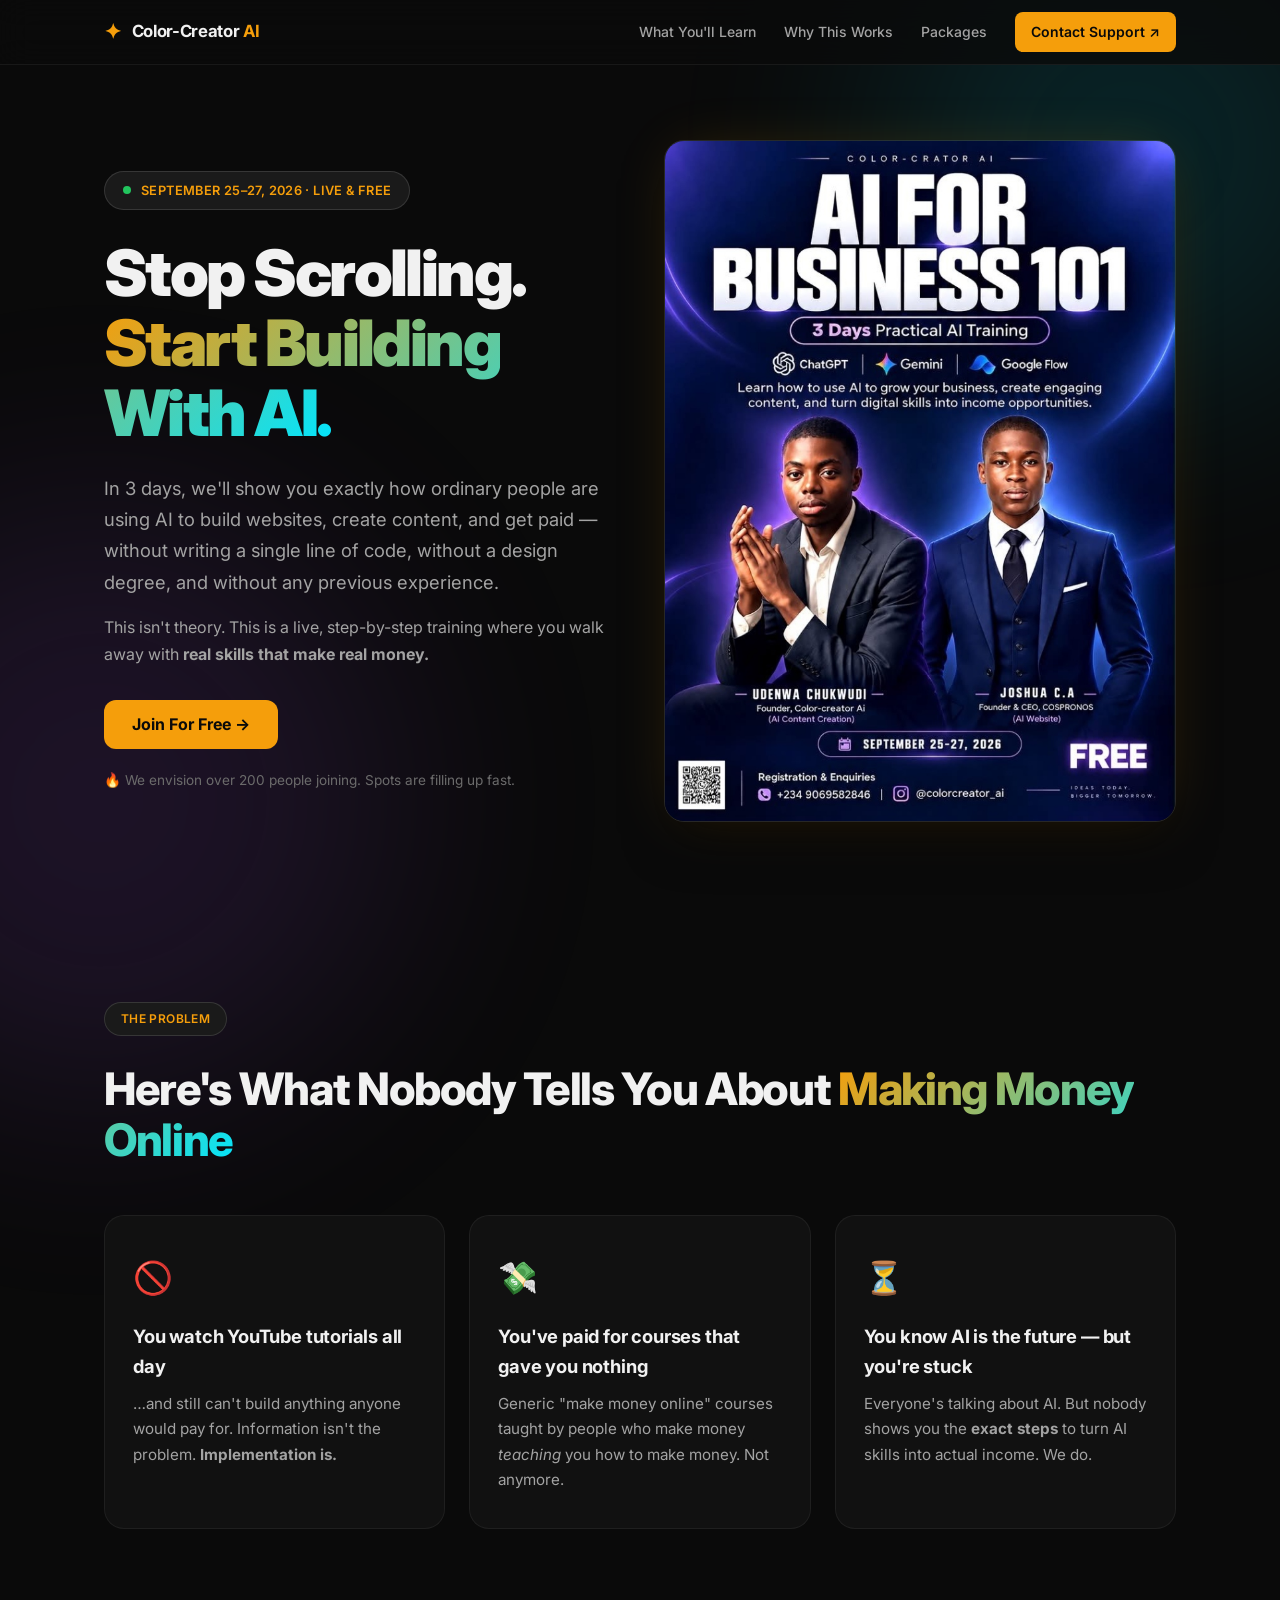
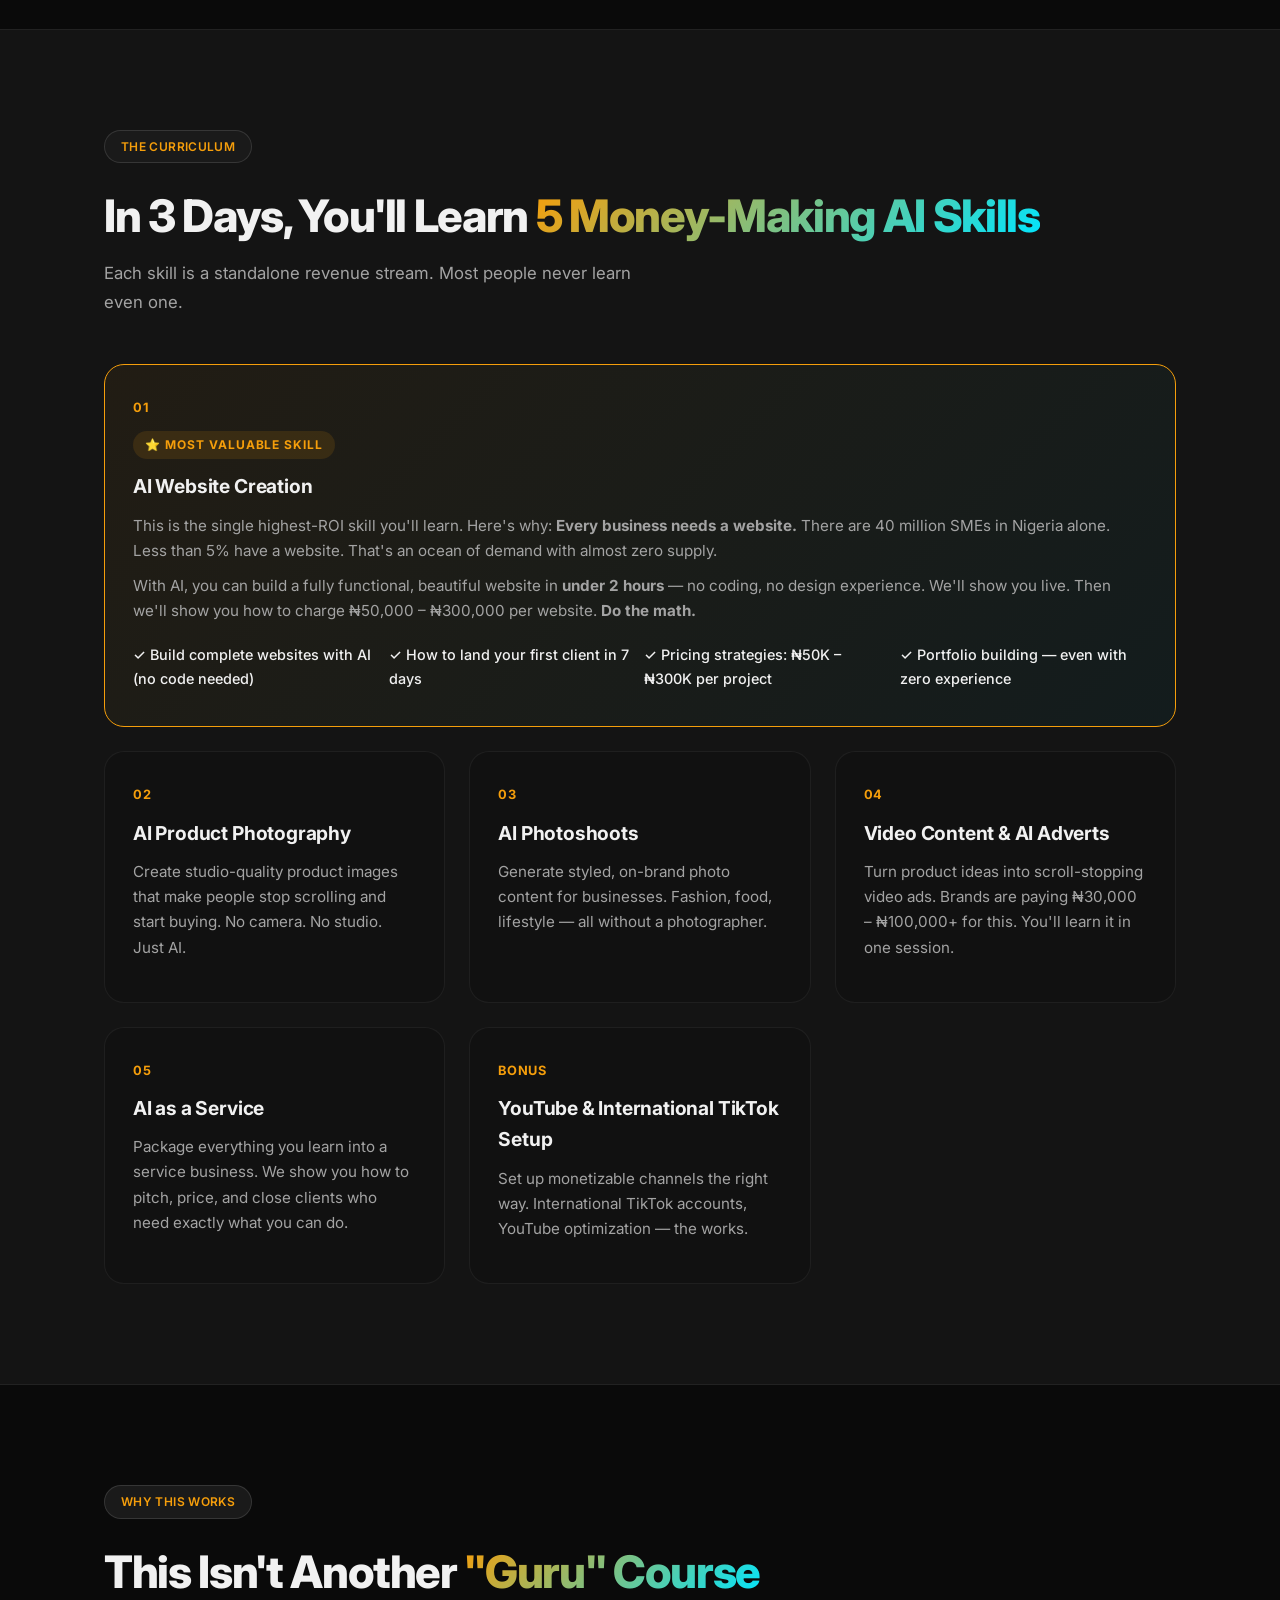
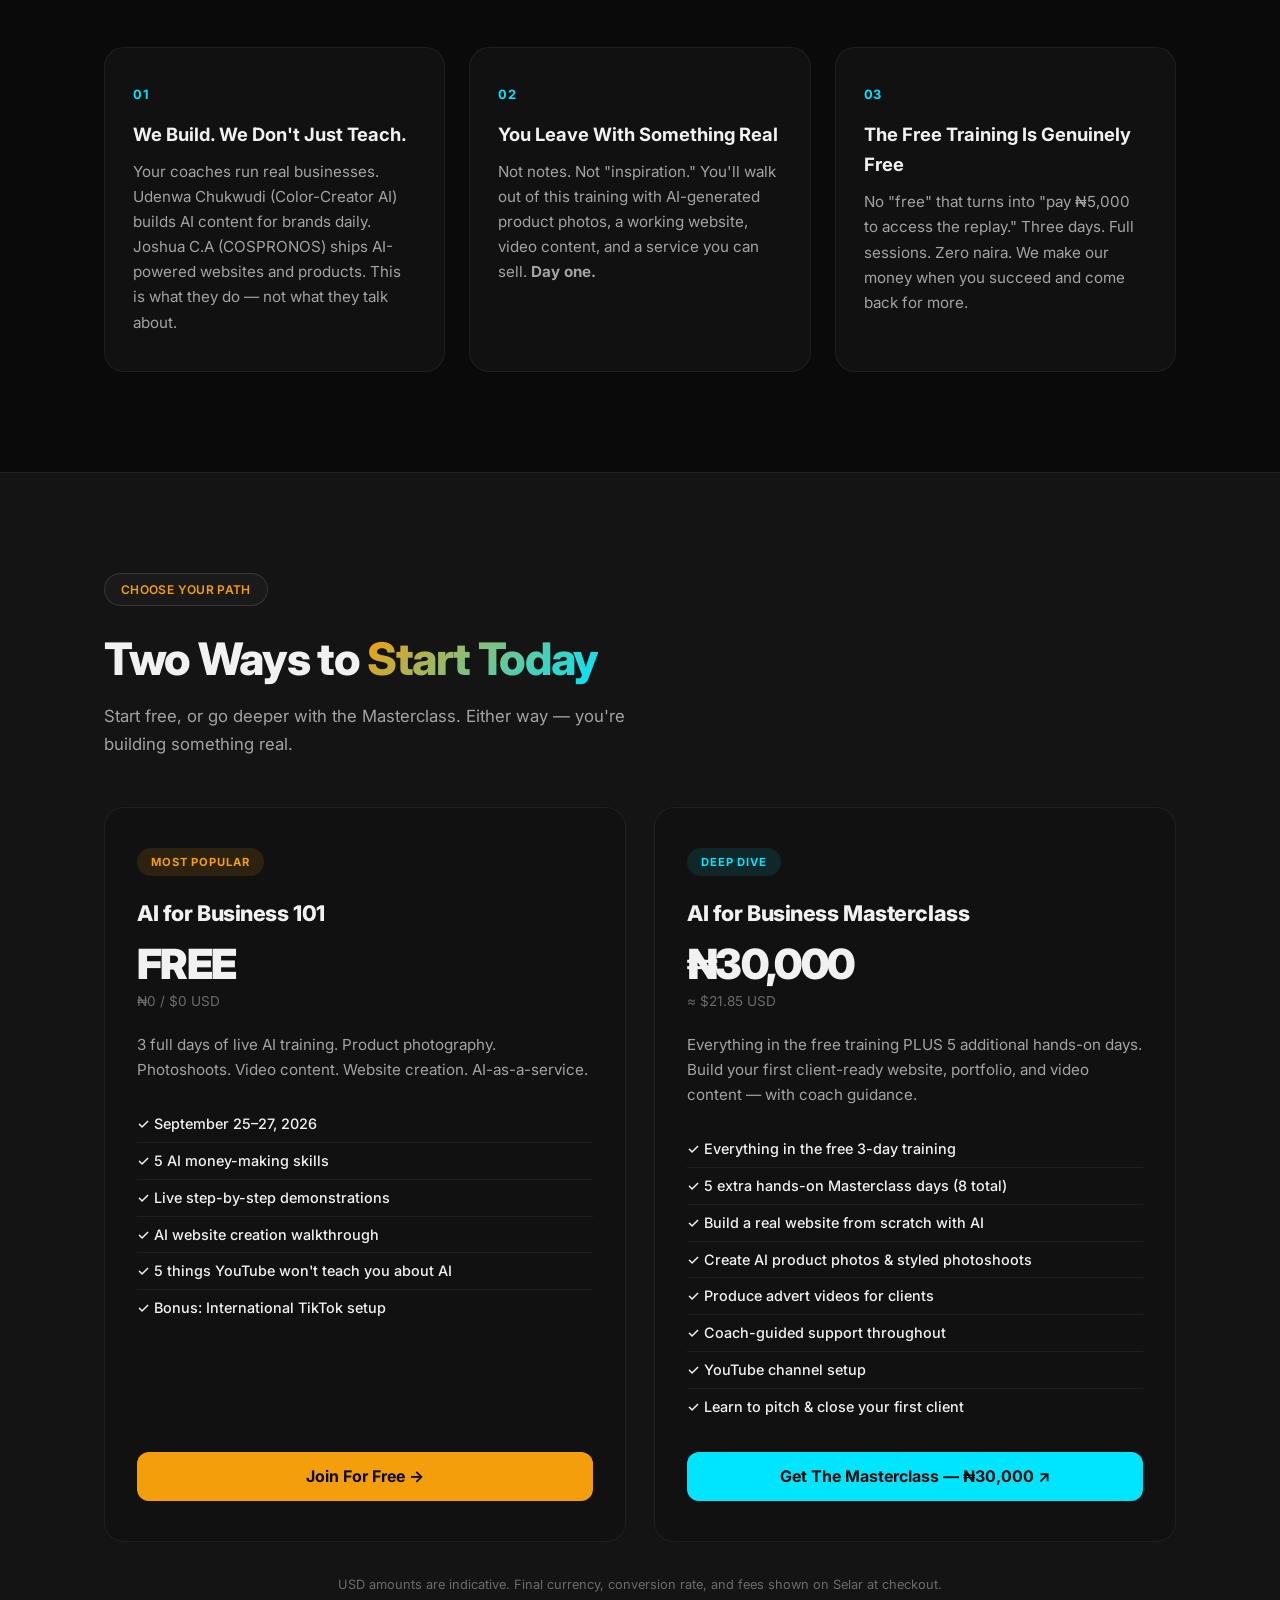
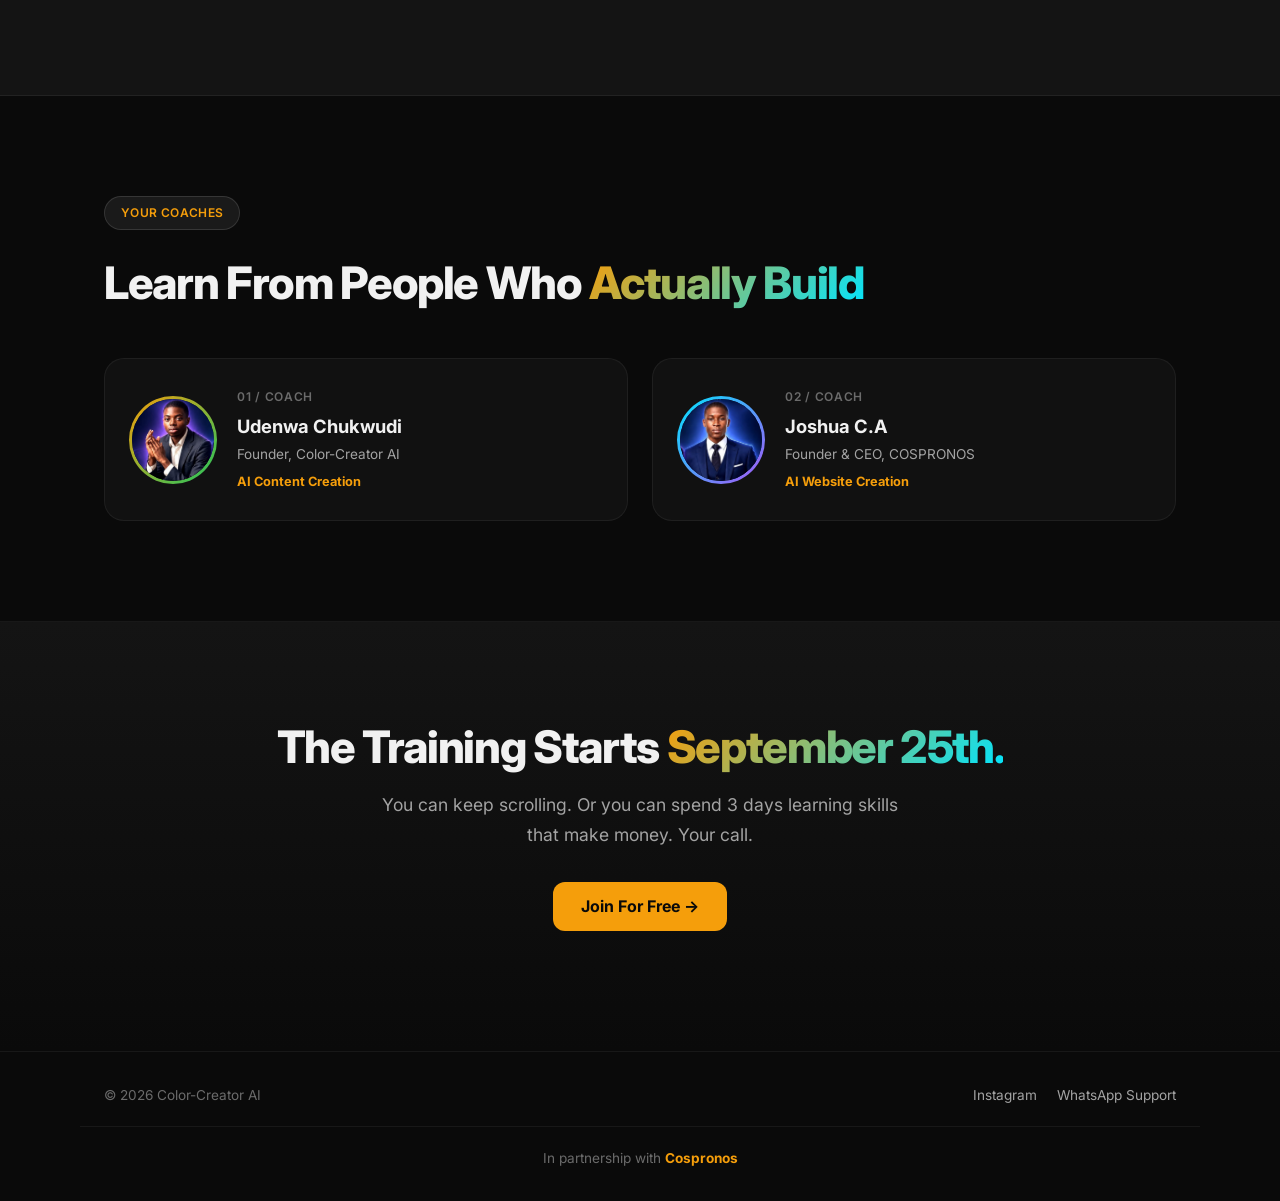
==== index.html @ 3804ede6 "Implement Early-Bird Hurry Strategy: price slashes, countdown ticker, discount modal popup, WhatsApp" ====
<!DOCTYPE html>
<html lang="en">
<head>
<meta charset="UTF-8" />
<meta name="viewport" content="width=device-width, initial-scale=1.0" />
<title>AI for Business 101 | Free Training by Color-Creator AI</title>
<meta name="description" content="Learn how ordinary people make money with AI. Free 3-day training, Sept 25–27 2026. AI websites, content creation & business services." />
<meta property="og:title" content="AI for Business 101 | Color-Creator AI" />
<meta property="og:description" content="Free training, hands-on Masterclass, and a 30 Days Challenge for building with AI." />
<meta property="og:type" content="website" />
<meta name="twitter:card" content="summary_large_image" />
<link rel="preconnect" href="https://fonts.googleapis.com" />
<link rel="preconnect" href="https://fonts.gstatic.com" crossorigin />
<link href="https://fonts.googleapis.com/css2?family=Inter:wght@400;500;600;700;800;900&display=swap" rel="stylesheet" />
<link rel="icon" type="image/png" href="favicon.png" />
<link rel="stylesheet" href="styles.css" />
</head>
<body>

<!-- Ambient glow orbs -->
<div class="glow-orb glow-orb-cyan"></div>
<div class="glow-orb glow-orb-purple"></div>

<!-- Header -->
<header class="nav">
  <div class="nav-inner">
    <a class="brand" href="index.html" aria-label="Color-Creator AI home">
      <span class="brand-icon">✦</span>
      <span>Color-Creator <em>AI</em></span>
    </a>
    <nav class="nav-links" aria-label="Primary">
      <a href="#learn">What You'll Learn</a>
      <a href="#proof">Why This Works</a>
      <a href="#packages">Packages</a>
      <a href="https://wa.me/message/DXQXWAIMDA22P1" target="_blank" rel="noreferrer" class="nav-cta">Contact Support ↗</a>
    </nav>
    <button class="mobile-toggle" aria-label="Menu" aria-expanded="false">
      <span></span><span></span><span></span>
    </button>
  </div>
</header>

<!-- Mobile nav drawer -->
<div class="mobile-nav" id="mobileNav">
  <a href="#learn">What You'll Learn</a>
  <a href="#proof">Why This Works</a>
  <a href="#packages">Packages</a>
  <a href="https://wa.me/message/DXQXWAIMDA22P1" target="_blank" rel="noreferrer">Contact Support ↗</a>
</div>

<!-- Hero -->
<section class="hero" id="top">
  <div class="container hero-layout">
    <div class="hero-copy">
      <div class="pill-badge">
        <span class="pulse-dot"></span>
        September 25–27, 2026 &middot; Live & Free
      </div>
      <h1>Stop Scrolling.<br /><span class="gradient-text">Start Building With AI.</span></h1>
      <p class="hero-sub">In 3 days, we'll show you exactly how ordinary people are using AI to build websites, create content, and get paid — without writing a single line of code, without a design degree, and without any previous experience.</p>
      <p class="hero-note">This isn't theory. This is a live, step-by-step training where you walk away with <strong>real skills that make real money.</strong></p>
      <div class="hero-ctas">
        <a href="page2.html" class="btn btn-primary btn-glow">Join For Free →</a>
      </div>
      <p class="micro-proof">🔥 We envision over 200 people joining. Spots are filling up fast.</p>
    </div>
    <div class="hero-visual">
      <div class="hero-image-wrapper">
        <img src="flier.jpg" alt="AI for Business 101 — 3 Days Practical AI Training, September 25-27 2026, with Udenwa Chukwudi and Joshua C.A" width="480" height="600" loading="eager" />
      </div>
    </div>
  </div>
</section>

<!-- Problem / Agitation -->
<section class="section" id="problem">
  <div class="container">
    <div class="pill-badge pill-badge-sm">The Problem</div>
    <h2>Here's What Nobody Tells You About <span class="gradient-text">Making Money Online</span></h2>
    <div class="problem-grid">
      <div class="problem-card">
        <span class="problem-icon">🚫</span>
        <h3>You watch YouTube tutorials all day</h3>
        <p>…and still can't build anything anyone would pay for. Information isn't the problem. <strong>Implementation is.</strong></p>
      </div>
      <div class="problem-card">
        <span class="problem-icon">💸</span>
        <h3>You've paid for courses that gave you nothing</h3>
        <p>Generic "make money online" courses taught by people who make money <em>teaching</em> you how to make money. Not anymore.</p>
      </div>
      <div class="problem-card">
        <span class="problem-icon">⏳</span>
        <h3>You know AI is the future — but you're stuck</h3>
        <p>Everyone's talking about AI. But nobody shows you the <strong>exact steps</strong> to turn AI skills into actual income. We do.</p>
      </div>
    </div>
  </div>
</section>

<!-- What You'll Learn -->
<section class="section section-dark" id="learn">
  <div class="container">
    <div class="pill-badge pill-badge-sm">The Curriculum</div>
    <h2>In 3 Days, You'll Learn <span class="gradient-text">5 Money-Making AI Skills</span></h2>
    <p class="section-sub">Each skill is a standalone revenue stream. Most people never learn even one.</p>

    <div class="topic-grid">
      <article class="topic-card topic-card-featured">
        <span class="topic-num">01</span>
        <div class="topic-label">⭐ MOST VALUABLE SKILL</div>
        <h3>AI Website Creation</h3>
        <p>This is the single highest-ROI skill you'll learn. Here's why: <strong>Every business needs a website.</strong> There are 40 million SMEs in Nigeria alone. Less than 5% have a website. That's an ocean of demand with almost zero supply.</p>
        <p>With AI, you can build a fully functional, beautiful website in <strong>under 2 hours</strong> — no coding, no design experience. We'll show you live. Then we'll show you how to charge ₦50,000 – ₦300,000 per website. <strong>Do the math.</strong></p>
        <ul class="topic-list">
          <li>✓ Build complete websites with AI (no code needed)</li>
          <li>✓ How to land your first client in 7 days</li>
          <li>✓ Pricing strategies: ₦50K – ₦300K per project</li>
          <li>✓ Portfolio building — even with zero experience</li>
        </ul>
      </article>

      <article class="topic-card">
        <span class="topic-num">02</span>
        <h3>AI Product Photography</h3>
        <p>Create studio-quality product images that make people stop scrolling and start buying. No camera. No studio. Just AI.</p>
      </article>

      <article class="topic-card">
        <span class="topic-num">03</span>
        <h3>AI Photoshoots</h3>
        <p>Generate styled, on-brand photo content for businesses. Fashion, food, lifestyle — all without a photographer.</p>
      </article>

      <article class="topic-card">
        <span class="topic-num">04</span>
        <h3>Video Content & AI Adverts</h3>
        <p>Turn product ideas into scroll-stopping video ads. Brands are paying ₦30,000 – ₦100,000+ for this. You'll learn it in one session.</p>
      </article>

      <article class="topic-card">
        <span class="topic-num">05</span>
        <h3>AI as a Service</h3>
        <p>Package everything you learn into a service business. We show you how to pitch, price, and close clients who need exactly what you can do.</p>
      </article>

      <article class="topic-card">
        <span class="topic-num">BONUS</span>
        <h3>YouTube & International TikTok Setup</h3>
        <p>Set up monetizable channels the right way. International TikTok accounts, YouTube optimization — the works.</p>
      </article>
    </div>
  </div>
</section>

<!-- Social Proof / Why This Works -->
<section class="section" id="proof">
  <div class="container">
    <div class="pill-badge pill-badge-sm">Why This Works</div>
    <h2>This Isn't Another <span class="gradient-text">"Guru" Course</span></h2>
    <div class="proof-grid">
      <div class="proof-card">
        <div class="proof-num">01</div>
        <h3>We Build. We Don't Just Teach.</h3>
        <p>Your coaches run real businesses. Udenwa Chukwudi (Color-Creator AI) builds AI content for brands daily. Joshua C.A (COSPRONOS) ships AI-powered websites and products. This is what they do — not what they talk about.</p>
      </div>
      <div class="proof-card">
        <div class="proof-num">02</div>
        <h3>You Leave With Something Real</h3>
        <p>Not notes. Not "inspiration." You'll walk out of this training with AI-generated product photos, a working website, video content, and a service you can sell. <strong>Day one.</strong></p>
      </div>
      <div class="proof-card">
        <div class="proof-num">03</div>
        <h3>The Free Training Is Genuinely Free</h3>
        <p>No "free" that turns into "pay ₦5,000 to access the replay." Three days. Full sessions. Zero naira. We make our money when you succeed and come back for more.</p>
      </div>
    </div>
  </div>
</section>

<!-- Packages (condensed - just 2 CTAs) -->
<section class="section section-dark" id="packages">
  <div class="container">
    <div class="pill-badge pill-badge-sm">Choose Your Path</div>
    <h2>Two Ways to <span class="gradient-text">Start Today</span></h2>
    <p class="section-sub">Start free, or go deeper with the Masterclass. Either way — you're building something real.</p>

    <div class="package-grid">
      <article class="package-card package-free">
        <div class="package-tag">MOST POPULAR</div>
        <h3>AI for Business 101</h3>
        <div class="package-price">FREE</div>
        <p class="package-price-sub">₦0 / $0 USD</p>
        <p class="package-desc">3 full days of live AI training. Product photography. Photoshoots. Video content. Website creation. AI-as-a-service.</p>
        <ul class="package-list">
          <li>✓ September 25–27, 2026</li>
          <li>✓ 5 AI money-making skills</li>
          <li>✓ Live step-by-step demonstrations</li>
          <li>✓ AI website creation walkthrough</li>
          <li>✓ 5 things YouTube won't teach you about AI</li>
          <li>✓ Bonus: International TikTok setup</li>
        </ul>
        <a href="page2.html" class="btn btn-primary btn-glow btn-full">Join For Free →</a>
      </article>

      <article class="package-card package-paid">
        <div class="package-tag tag-blue">DEEP DIVE</div>
        <h3>AI for Business Masterclass</h3>
        <div class="package-price price-masterclass">₦30,000</div>
        <p class="package-price-sub price-sub-masterclass">≈ $21.85 USD</p>
        <p class="package-desc">Everything in the free training PLUS 5 additional hands-on days. Build your first client-ready website, portfolio, and video content — with coach guidance.</p>
        <ul class="package-list">
          <li>✓ Everything in the free 3-day training</li>
          <li>✓ 5 extra hands-on Masterclass days (8 total)</li>
          <li>✓ Build a real website from scratch with AI</li>
          <li>✓ Create AI product photos & styled photoshoots</li>
          <li>✓ Produce advert videos for clients</li>
          <li>✓ Coach-guided support throughout</li>
          <li>✓ YouTube channel setup</li>
          <li>✓ Learn to pitch & close your first client</li>
        </ul>
        <a href="https://selar.com/3i489f7990" target="_blank" rel="noreferrer" class="btn btn-cyan btn-full btn-masterclass-cta">Get The Masterclass — ₦30,000 ↗</a>
      </article>
    </div>

    <p class="conversion-note">USD amounts are indicative. Final currency, conversion rate, and fees shown on Selar at checkout.</p>
  </div>
</section>

<!-- Coaches -->
<section class="section" id="coaches">
  <div class="container">
    <div class="pill-badge pill-badge-sm">Your Coaches</div>
    <h2>Learn From People Who <span class="gradient-text">Actually Build</span></h2>
    <div class="coach-grid">
      <article class="coach-card">
        <img src="chukwudi.png" alt="Udenwa Chukwudi — Founder, Color-Creator AI" class="coach-photo" width="120" height="120" loading="lazy" />
        <div class="coach-info">
          <span class="coach-label">01 / Coach</span>
          <h3>Udenwa Chukwudi</h3>
          <p class="coach-role">Founder, Color-Creator AI</p>
          <p class="coach-skill">AI Content Creation</p>
        </div>
      </article>
      <article class="coach-card">
        <img src="joshua.png" alt="Joshua C.A — Founder & CEO, COSPRONOS" class="coach-photo coach-photo-blue" width="120" height="120" loading="lazy" />
        <div class="coach-info">
          <span class="coach-label">02 / Coach</span>
          <h3>Joshua C.A</h3>
          <p class="coach-role">Founder & CEO, COSPRONOS</p>
          <p class="coach-skill">AI Website Creation</p>
        </div>
      </article>
    </div>
  </div>
</section>

<!-- Final CTA -->
<section class="section section-cta">
  <div class="container">
    <h2>The Training Starts <span class="gradient-text">September 25th.</span></h2>
    <p>You can keep scrolling. Or you can spend 3 days learning skills that make money. Your call.</p>
    <div class="hero-ctas">
      <a href="page2.html" class="btn btn-primary btn-glow">Join For Free →</a>
    </div>
  </div>
</section>

<!-- Footer -->
<footer class="footer">
  <div class="container footer-inner">
    <p>© 2026 Color-Creator AI</p>
    <div class="footer-links">
      <a href="https://www.instagram.com/colorcreator_ai/" target="_blank" rel="noreferrer">Instagram</a>
      <a href="https://wa.me/message/DXQXWAIMDA22P1" target="_blank" rel="noreferrer">WhatsApp Support</a>
    </div>
  </div>
  <div class="container footer-partnership">
    <p>In partnership with <a href="https://shop.cospronos.com" target="_blank" rel="noreferrer" class="partner-link">Cospronos</a></p>
  </div>
</footer>

<script src="hurry.js"></script>
<script>
// Mobile nav toggle
const toggle = document.querySelector('.mobile-toggle');
const mobileNav = document.getElementById('mobileNav');
toggle.addEventListener('click', () => {
  const open = toggle.getAttribute('aria-expanded') === 'true';
  toggle.setAttribute('aria-expanded', !open);
  mobileNav.classList.toggle('is-open');
});

// Close mobile nav on link click
mobileNav.querySelectorAll('a').forEach(a => {
  a.addEventListener('click', () => {
    toggle.setAttribute('aria-expanded', 'false');
    mobileNav.classList.remove('is-open');
  });
});

// Smooth scroll
document.querySelectorAll('a[href^="#"]').forEach(a => {
  a.addEventListener('click', e => {
    const target = document.querySelector(a.getAttribute('href'));
    if (target) {
      e.preventDefault();
      target.scrollIntoView({ behavior: 'smooth', block: 'start' });
    }
  });
});

// Scroll animations
const observer = new IntersectionObserver((entries) => {
  entries.forEach(entry => {
    if (entry.isIntersecting) {
      entry.target.classList.add('in-view');
    }
  });
}, { threshold: 0.1 });

document.querySelectorAll('.topic-card, .problem-card, .proof-card, .package-card, .coach-card').forEach(el => {
  observer.observe(el);
});
</script>

</body>
</html>
---- styles.css ----
/* ===================================================================
   AI FOR BUSINESS 101 — Stylesheet
   Inspired by cospronos.com dark aesthetic, amber/cyan accents
   =================================================================== */

/* ---------- Reset & Foundations ---------- */
*, *::before, *::after { box-sizing: border-box; margin: 0; padding: 0; }

:root {
  /* Cospronos-inspired palette */
  --bg:        #0a0a0a;
  --bg-card:   #111111;
  --bg-card-hover: #181818;
  --bg-surface: #141414;
  --bg-elevated: #1a1a1a;

  --text:      #f1f1f1;
  --text-dim:  #a3a3a3;
  --text-muted:#6b6b6b;

  --amber:     #f59e0b;
  --amber-dark:#d97706;
  --cyan:      #00e5ff;
  --cyan-dark: #00b8d4;
  --purple:    #a855f7;
  --green:     #22c55e;
  --pink:      #ec4899;
  --blue:      #3b82f6;
  --whatsapp:  #25d366;

  --border:    rgba(255,255,255,0.06);
  --border-strong: rgba(255,255,255,0.12);

  --radius:    12px;
  --radius-lg: 20px;
  --radius-sm: 8px;

  --font:      'Inter', -apple-system, BlinkMacSystemFont, 'Segoe UI', sans-serif;
  --max-width: 1120px;

  --transition: 0.25s cubic-bezier(0.16, 1, 0.3, 1);
}

html {
  scroll-behavior: smooth;
  -webkit-text-size-adjust: 100%;
  font-size: 16px;
}

body {
  font-family: var(--font);
  background: var(--bg);
  color: var(--text);
  line-height: 1.65;
  overflow-x: hidden;
  -webkit-font-smoothing: antialiased;
  -moz-osx-font-smoothing: grayscale;
}

img, svg, video { display: block; max-width: 100%; }
a { color: inherit; text-decoration: none; }
ul, ol { list-style: none; }
strong { font-weight: 700; }
em { font-style: italic; }

::selection {
  background: var(--amber);
  color: var(--bg);
}

.container {
  max-width: var(--max-width);
  margin: 0 auto;
  padding: 0 24px;
}

/* ---------- Ambient Glow Orbs ---------- */
.glow-orb {
  position: fixed;
  border-radius: 50%;
  filter: blur(120px);
  opacity: 0.12;
  pointer-events: none;
  z-index: 0;
}
.glow-orb-cyan {
  width: 500px; height: 500px;
  background: var(--cyan);
  top: -100px; right: -100px;
}
.glow-orb-purple {
  width: 600px; height: 600px;
  background: var(--purple);
  bottom: -200px; left: -200px;
}

/* ---------- Navigation ---------- */
.nav {
  position: fixed;
  top: 0; left: 0; right: 0;
  z-index: 1000;
  background: rgba(10,10,10,0.8);
  backdrop-filter: blur(16px);
  -webkit-backdrop-filter: blur(16px);
  border-bottom: 1px solid var(--border);
}
.nav-inner {
  max-width: var(--max-width);
  margin: 0 auto;
  padding: 0 24px;
  display: flex;
  align-items: center;
  justify-content: space-between;
  height: 64px;
}
.brand {
  display: flex;
  align-items: center;
  gap: 10px;
  font-weight: 700;
  font-size: 1.05rem;
  letter-spacing: -0.02em;
  color: var(--text);
}
.brand em {
  color: var(--amber);
  font-style: normal;
}
.brand-icon {
  font-size: 1.3rem;
  color: var(--amber);
}
.nav-links {
  display: flex;
  align-items: center;
  gap: 28px;
}
.nav-links a {
  font-size: 0.875rem;
  font-weight: 500;
  color: var(--text-dim);
  transition: color var(--transition);
}
.nav-links a:hover { color: var(--text); }
.nav-cta {
  background: var(--amber);
  color: var(--bg) !important;
  padding: 8px 16px;
  border-radius: var(--radius-sm);
  font-weight: 600 !important;
  transition: background var(--transition), transform 0.1s;
}
.nav-cta:hover { background: var(--amber-dark); }
.nav-cta:active { transform: scale(0.97); }

/* Mobile toggle */
.mobile-toggle {
  display: none;
  flex-direction: column;
  gap: 5px;
  background: none;
  border: none;
  cursor: pointer;
  padding: 4px;
}
.mobile-toggle span {
  display: block;
  width: 22px;
  height: 2px;
  background: var(--text);
  border-radius: 2px;
  transition: var(--transition);
}
.mobile-toggle[aria-expanded="true"] span:nth-child(1) {
  transform: translateY(7px) rotate(45deg);
}
.mobile-toggle[aria-expanded="true"] span:nth-child(2) {
  opacity: 0;
}
.mobile-toggle[aria-expanded="true"] span:nth-child(3) {
  transform: translateY(-7px) rotate(-45deg);
}

.mobile-nav {
  display: none;
  position: fixed;
  top: 64px; left: 0; right: 0;
  background: rgba(10,10,10,0.97);
  backdrop-filter: blur(16px);
  padding: 24px;
  flex-direction: column;
  gap: 16px;
  z-index: 999;
  border-bottom: 1px solid var(--border);
  transform: translateY(-10px);
  opacity: 0;
  transition: transform var(--transition), opacity var(--transition);
}
.mobile-nav.is-open {
  display: flex;
  transform: translateY(0);
  opacity: 1;
}
.mobile-nav a {
  font-size: 1rem;
  font-weight: 500;
  color: var(--text-dim);
  padding: 8px 0;
}

/* ---------- Buttons ---------- */
.btn {
  display: inline-flex;
  align-items: center;
  gap: 8px;
  padding: 14px 28px;
  border-radius: var(--radius);
  font-weight: 700;
  font-size: 1rem;
  cursor: pointer;
  border: none;
  transition: all var(--transition);
  text-align: center;
  justify-content: center;
  line-height: 1.3;
}
.btn:active { transform: scale(0.97); }
.btn-full { width: 100%; }

.btn-primary {
  background: var(--amber);
  color: var(--bg);
}
.btn-primary:hover { background: var(--amber-dark); }

.btn-outline {
  background: transparent;
  color: var(--text);
  border: 1px solid var(--border-strong);
}
.btn-outline:hover {
  border-color: var(--amber);
  color: var(--amber);
}

.btn-cyan {
  background: var(--cyan);
  color: var(--bg);
}
.btn-cyan:hover { background: var(--cyan-dark); }

.btn-purple {
  background: var(--purple);
  color: #fff;
}
.btn-purple:hover { background: #9333ea; }

.btn-whatsapp {
  background: var(--whatsapp);
  color: #fff;
  font-size: 1.05rem;
  padding: 18px 32px;
  position: relative;
  overflow: hidden;
  will-change: transform, box-shadow;
  animation: waPulse 2s infinite ease-in-out;
}
.btn-whatsapp:hover {
  background: #1ebe57;
  transform: translateY(-2px) scale(1.02);
}
.btn-whatsapp:active {
  transform: scale(0.95) !important;
  box-shadow: 0 0 25px rgba(37,211,102,0.9) !important;
}

@keyframes waPulse {
  0% {
    box-shadow: 0 0 0 0 rgba(37, 211, 102, 0.7), 0 0 20px -5px rgba(37, 211, 102, 0.5);
    transform: scale(1);
  }
  50% {
    box-shadow: 0 0 0 14px rgba(37, 211, 102, 0), 0 0 35px 8px rgba(37, 211, 102, 0.75);
    transform: scale(1.025);
  }
  100% {
    box-shadow: 0 0 0 0 rgba(37, 211, 102, 0), 0 0 20px -5px rgba(37, 211, 102, 0.5);
    transform: scale(1);
  }
}

/* ---------- Hero ---------- */
.hero {
  position: relative;
  padding: 140px 0 80px;
  z-index: 1;
}
.funnel-hero { padding: 140px 0 40px; }
.success-hero { padding: 140px 0 40px; }

.hero-layout {
  display: grid;
  grid-template-columns: 1fr 1fr;
  gap: 48px;
  align-items: center;
}
.hero-copy {
  z-index: 2;
}
.hero-visual {
  display: flex;
  justify-content: center;
  align-items: center;
  z-index: 2;
}
.hero-image-wrapper {
  position: relative;
  border-radius: var(--radius-lg);
  overflow: hidden;
  box-shadow:
    0 0 60px -15px rgba(245,158,11,0.2),
    0 25px 50px -12px rgba(0,0,0,0.5);
  border: 1px solid var(--border-strong);
  transition: transform 0.4s ease, box-shadow 0.4s ease;
}
.hero-image-wrapper:hover {
  transform: translateY(-6px) scale(1.01);
  box-shadow:
    0 0 80px -15px rgba(245,158,11,0.3),
    0 30px 60px -12px rgba(0,0,0,0.6);
}
.hero-image-wrapper img {
  width: 100%;
  height: auto;
  display: block;
  object-fit: cover;
}

/* Video Preview Component */
.video-preview-block {
  max-width: 760px;
  margin: 0 auto 48px auto;
  position: relative;
  z-index: 2;
}
.video-container {
  position: relative;
  border-radius: var(--radius-lg);
  overflow: hidden;
  border: 1px solid var(--border-strong);
  box-shadow:
    0 0 50px -10px rgba(0, 229, 255, 0.25),
    0 25px 50px -12px rgba(0, 0, 0, 0.6);
  background: var(--bg-elevated);
  transition: transform 0.4s ease, box-shadow 0.4s ease;
}
.video-container:hover {
  transform: translateY(-4px);
  box-shadow:
    0 0 70px -10px rgba(0, 229, 255, 0.35),
    0 30px 60px -12px rgba(0, 0, 0, 0.7);
}
.promo-video {
  width: 100%;
  height: auto;
  display: block;
  border-radius: var(--radius-lg);
  object-fit: cover;
}
.video-badge {
  position: absolute;
  top: 16px;
  left: 16px;
  display: inline-flex;
  align-items: center;
  gap: 8px;
  background: rgba(10, 10, 10, 0.85);
  backdrop-filter: blur(12px);
  border: 1px solid rgba(0, 229, 255, 0.3);
  border-radius: 100px;
  padding: 6px 14px;
  font-size: 0.75rem;
  font-weight: 700;
  color: var(--cyan);
  letter-spacing: 0.05em;
  text-transform: uppercase;
  z-index: 3;
}

/* ---------- Coach Guidance Component ---------- */
.coach-guidance-box {
  display: flex;
  flex-direction: column;
  gap: 14px;
  background: var(--bg-elevated);
  border: 1px solid var(--border-strong);
  border-left: 4px solid var(--cyan);
  border-radius: var(--radius-lg);
  padding: 20px 24px;
  margin: 28px auto 36px auto;
  max-width: 840px;
  box-shadow: 0 12px 32px -10px rgba(0, 0, 0, 0.6);
}

.coach-header-row {
  display: flex;
  align-items: center;
  gap: 12px;
  flex-wrap: wrap;
}

.coach-avatar-stack {
  display: flex;
  align-items: center;
  flex-shrink: 0;
}

.mini-coach-photo {
  width: 42px;
  height: 42px;
  border-radius: 50%;
  object-fit: cover;
  border: 2px solid var(--bg-elevated);
  box-shadow: 0 4px 10px rgba(0, 0, 0, 0.5);
}
.mini-coach-photo:nth-child(2) {
  margin-left: -12px;
}

.coach-guidance-tag {
  display: inline-block;
  font-size: 0.72rem;
  font-weight: 800;
  color: var(--cyan);
  letter-spacing: 0.04em;
  text-transform: uppercase;
  line-height: 1.3;
}

.coach-guidance-info p {
  font-size: 0.92rem;
  color: var(--text);
  line-height: 1.6;
  margin: 0;
}

.highlight-cyan {
  color: var(--cyan);
  font-weight: 700;
}

/* Header Funnel Shortcut */
.nav-funnel-shortcut {
  margin-left: auto;
  display: flex;
  align-items: center;
}
.skip-to-free-link {
  font-size: 0.85rem;
  font-weight: 600;
  color: var(--text-dim);
  padding: 6px 14px;
  border: 1px solid var(--border);
  border-radius: 100px;
  white-space: nowrap;
  transition: all var(--transition);
}
.skip-to-free-link:hover {
  color: var(--amber);
  border-color: var(--amber);
  background: rgba(245, 158, 11, 0.08);
}

/* ---------- Early-Bird Hurry Strategy Styles ---------- */
#countdown-banner {
  background: linear-gradient(135deg, #1e1b4b, #31104b);
  border-bottom: 1px solid rgba(245, 158, 11, 0.4);
  color: #fff;
  padding: 10px 16px;
  font-size: 0.85rem;
  font-weight: 600;
  text-align: center;
  position: sticky;
  top: 0;
  z-index: 1000;
  box-shadow: 0 4px 20px rgba(0, 0, 0, 0.5);
}

.countdown-banner-inner {
  display: flex;
  align-items: center;
  justify-content: center;
  gap: 12px;
  flex-wrap: wrap;
}

.ticker-units {
  display: inline-flex;
  align-items: center;
  gap: 6px;
  background: rgba(0, 0, 0, 0.4);
  border: 1px solid rgba(245, 158, 11, 0.5);
  border-radius: 8px;
  padding: 4px 10px;
}

.unit-box {
  display: flex;
  align-items: center;
  gap: 2px;
}
.unit-num {
  font-family: monospace;
  font-weight: 800;
  font-size: 1.05rem;
  color: var(--amber);
}
.unit-lbl {
  font-size: 0.65rem;
  color: var(--text-dim);
  text-transform: uppercase;
}

.price-slash {
  text-decoration: line-through;
  opacity: 0.6;
  font-size: 0.75em;
  margin-right: 8px;
  color: var(--text-muted);
}
.price-discount {
  color: var(--amber);
  font-weight: 900;
}

/* Early-Bird Discount Popup Modal */
.discount-modal {
  position: fixed;
  top: 0; left: 0; right: 0; bottom: 0;
  background: rgba(0, 0, 0, 0.85);
  backdrop-filter: blur(12px);
  display: flex;
  align-items: center;
  justify-content: center;
  padding: 20px;
  z-index: 9999;
  opacity: 0;
  pointer-events: none;
  transition: opacity 0.3s ease;
}

.discount-modal.is-active {
  opacity: 1;
  pointer-events: auto;
}

.modal-card {
  background: var(--bg-elevated);
  border: 1px solid var(--border-strong);
  border-top: 4px solid var(--amber);
  border-radius: var(--radius-lg);
  padding: 32px 28px;
  max-width: 480px;
  width: 100%;
  position: relative;
  text-align: center;
  box-shadow: 0 25px 60px rgba(0, 0, 0, 0.9), 0 0 50px -10px rgba(245, 158, 11, 0.3);
  transform: translateY(20px);
  transition: transform 0.3s ease;
}

.discount-modal.is-active .modal-card {
  transform: translateY(0);
}

.modal-close {
  position: absolute;
  top: 14px; right: 14px;
  background: rgba(255, 255, 255, 0.1);
  border: none;
  color: var(--text-dim);
  width: 32px; height: 32px;
  border-radius: 50%;
  cursor: pointer;
  font-size: 1.2rem;
  display: flex;
  align-items: center;
  justify-content: center;
  transition: all var(--transition);
}
.modal-close:hover {
  background: rgba(255, 255, 255, 0.2);
  color: var(--text);
}

.modal-badge {
  display: inline-flex;
  align-items: center;
  gap: 6px;
  background: rgba(245, 158, 11, 0.15);
  border: 1px solid var(--amber);
  color: var(--amber);
  padding: 6px 14px;
  border-radius: 100px;
  font-size: 0.75rem;
  font-weight: 800;
  text-transform: uppercase;
  margin-bottom: 16px;
}

.modal-card h3 {
  font-size: 1.6rem;
  font-weight: 900;
  line-height: 1.2;
  margin-bottom: 12px;
}

.modal-card p {
  font-size: 0.95rem;
  color: var(--text-dim);
  line-height: 1.5;
  margin-bottom: 20px;
}

.modal-timer-box {
  background: rgba(0, 0, 0, 0.5);
  border: 1px solid var(--border);
  border-radius: var(--radius);
  padding: 12px;
  margin-bottom: 20px;
}
.modal-timer-title {
  font-size: 0.72rem;
  color: var(--text-muted);
  text-transform: uppercase;
  font-weight: 700;
  margin-bottom: 6px;
}

.pill-badge {
  display: inline-flex;
  align-items: center;
  gap: 10px;
  background: var(--bg-elevated);
  border: 1px solid var(--border-strong);
  border-radius: 100px;
  padding: 8px 18px;
  font-size: 0.8rem;
  font-weight: 600;
  color: var(--amber);
  letter-spacing: 0.03em;
  text-transform: uppercase;
  margin-bottom: 28px;
}
.pill-badge-sm {
  font-size: 0.75rem;
  padding: 6px 16px;
}

.pulse-dot {
  width: 8px; height: 8px;
  background: var(--green);
  border-radius: 50%;
  animation: pulse 2s infinite;
}

@keyframes pulse {
  0%, 100% { opacity: 1; box-shadow: 0 0 0 0 rgba(34,197,94,0.5); }
  50% { opacity: 0.7; box-shadow: 0 0 0 8px rgba(34,197,94,0); }
}

h1 {
  font-size: clamp(2.4rem, 5.5vw, 4rem);
  font-weight: 900;
  line-height: 1.1;
  letter-spacing: -0.04em;
  margin-bottom: 24px;
}

.gradient-text {
  background: linear-gradient(135deg, var(--amber), var(--cyan));
  -webkit-background-clip: text;
  -webkit-text-fill-color: transparent;
  background-clip: text;
}

.hero-sub {
  font-size: 1.15rem;
  color: var(--text-dim);
  max-width: 640px;
  margin-bottom: 16px;
  line-height: 1.7;
}
.hero-note {
  font-size: 1rem;
  color: var(--text-dim);
  max-width: 580px;
  margin-bottom: 32px;
  line-height: 1.7;
}
.hero-ctas {
  display: flex;
  gap: 16px;
  flex-wrap: wrap;
  margin-bottom: 20px;
}
.micro-proof {
  font-size: 0.85rem;
  color: var(--text-muted);
  margin-top: 8px;
}

/* ---------- Sections ---------- */
.section {
  position: relative;
  z-index: 1;
  padding: 100px 0;
}
.section-dark {
  background: var(--bg-surface);
  border-top: 1px solid var(--border);
  border-bottom: 1px solid var(--border);
}

h2 {
  font-size: clamp(1.8rem, 4vw, 2.8rem);
  font-weight: 800;
  line-height: 1.15;
  letter-spacing: -0.03em;
  margin-bottom: 16px;
}

.section-sub {
  font-size: 1.05rem;
  color: var(--text-dim);
  max-width: 560px;
  margin-bottom: 48px;
  line-height: 1.7;
}
.text-center { text-align: center; }
.section-sub.text-center { margin-left: auto; margin-right: auto; }
h2.text-center { text-align: center; }

/* ---------- Problem Grid ---------- */
.problem-grid {
  display: grid;
  grid-template-columns: repeat(auto-fit, minmax(300px, 1fr));
  gap: 24px;
  margin-top: 48px;
}
.problem-card {
  background: var(--bg-card);
  border: 1px solid var(--border);
  border-radius: var(--radius-lg);
  padding: 36px 28px;
  transition: border-color var(--transition), transform var(--transition);
  opacity: 0;
  transform: translateY(20px);
}
.problem-card.in-view {
  opacity: 1;
  transform: translateY(0);
  transition: opacity 0.5s ease, transform 0.5s ease, border-color var(--transition);
}
.problem-card:hover {
  border-color: var(--amber);
  transform: translateY(-4px);
}
.problem-icon {
  font-size: 2rem;
  display: block;
  margin-bottom: 16px;
}
.problem-card h3 {
  font-size: 1.15rem;
  font-weight: 700;
  margin-bottom: 10px;
  letter-spacing: -0.01em;
}
.problem-card p {
  font-size: 0.95rem;
  color: var(--text-dim);
  line-height: 1.65;
}

/* ---------- Topic Grid ---------- */
.topic-grid {
  display: grid;
  grid-template-columns: repeat(auto-fit, minmax(300px, 1fr));
  gap: 24px;
  margin-top: 48px;
}
.topic-card {
  background: var(--bg-card);
  border: 1px solid var(--border);
  border-radius: var(--radius-lg);
  padding: 32px 28px;
  position: relative;
  transition: border-color var(--transition), transform var(--transition);
  opacity: 0;
  transform: translateY(20px);
}
.topic-card.in-view {
  opacity: 1;
  transform: translateY(0);
  transition: opacity 0.5s ease, transform 0.5s ease, border-color var(--transition);
}
.topic-card:hover {
  border-color: var(--cyan);
  transform: translateY(-4px);
}
.topic-card-featured {
  grid-column: 1 / -1;
  background: linear-gradient(135deg, rgba(245,158,11,0.06), rgba(0,229,255,0.04));
  border-color: var(--amber) !important;
}
.topic-card-featured:hover {
  border-color: var(--cyan) !important;
}
.topic-num {
  font-size: 0.8rem;
  font-weight: 700;
  color: var(--amber);
  letter-spacing: 0.05em;
  display: block;
  margin-bottom: 12px;
}
.topic-label {
  font-size: 0.75rem;
  font-weight: 700;
  color: var(--amber);
  text-transform: uppercase;
  letter-spacing: 0.08em;
  background: rgba(245,158,11,0.12);
  display: inline-block;
  padding: 4px 12px;
  border-radius: 100px;
  margin-bottom: 12px;
}
.topic-card h3 {
  font-size: 1.2rem;
  font-weight: 700;
  margin-bottom: 10px;
  letter-spacing: -0.01em;
}
.topic-card p {
  font-size: 0.95rem;
  color: var(--text-dim);
  line-height: 1.65;
  margin-bottom: 10px;
}
.topic-list {
  margin-top: 16px;
  display: grid;
  grid-template-columns: repeat(auto-fit, minmax(240px, 1fr));
  gap: 8px;
}
.topic-list li {
  font-size: 0.9rem;
  color: var(--text);
  font-weight: 500;
  padding: 4px 0;
}

/* ---------- Proof Grid ---------- */
.proof-grid {
  display: grid;
  grid-template-columns: repeat(auto-fit, minmax(300px, 1fr));
  gap: 24px;
  margin-top: 48px;
}
.proof-card {
  background: var(--bg-card);
  border: 1px solid var(--border);
  border-radius: var(--radius-lg);
  padding: 36px 28px;
  transition: border-color var(--transition), transform var(--transition);
  opacity: 0;
  transform: translateY(20px);
}
.proof-card.in-view {
  opacity: 1;
  transform: translateY(0);
  transition: opacity 0.5s ease, transform 0.5s ease, border-color var(--transition);
}
.proof-card:hover {
  border-color: var(--cyan);
  transform: translateY(-4px);
}
.proof-num {
  font-size: 0.8rem;
  font-weight: 700;
  color: var(--cyan);
  letter-spacing: 0.05em;
  margin-bottom: 14px;
  display: block;
}
.proof-card h3 {
  font-size: 1.15rem;
  font-weight: 700;
  margin-bottom: 10px;
}
.proof-card p {
  font-size: 0.95rem;
  color: var(--text-dim);
  line-height: 1.65;
}

/* ---------- Package Grid ---------- */
.package-grid {
  display: grid;
  grid-template-columns: repeat(auto-fit, minmax(340px, 1fr));
  gap: 28px;
  margin-top: 48px;
}
.package-card {
  background: var(--bg-card);
  border: 1px solid var(--border);
  border-radius: var(--radius-lg);
  padding: 40px 32px;
  display: flex;
  flex-direction: column;
  transition: border-color var(--transition), transform var(--transition);
  opacity: 0;
  transform: translateY(20px);
}
.package-card.in-view {
  opacity: 1;
  transform: translateY(0);
  transition: opacity 0.5s ease, transform 0.5s ease, border-color var(--transition);
}
.package-card:hover {
  transform: translateY(-4px);
}
.package-free:hover { border-color: var(--amber); }
.package-paid:hover { border-color: var(--cyan); }
.package-featured-ring {
  border-color: var(--purple) !important;
  background: linear-gradient(180deg, rgba(168,85,247,0.05), var(--bg-card));
}

.package-tag {
  display: inline-block;
  font-size: 0.7rem;
  font-weight: 700;
  text-transform: uppercase;
  letter-spacing: 0.08em;
  padding: 5px 14px;
  border-radius: 100px;
  background: rgba(245,158,11,0.12);
  color: var(--amber);
  margin-bottom: 20px;
  width: fit-content;
}
.tag-blue {
  background: rgba(0,229,255,0.1);
  color: var(--cyan);
}
.tag-purple {
  background: rgba(168,85,247,0.12);
  color: var(--purple);
}

.package-card h3 {
  font-size: 1.35rem;
  font-weight: 800;
  margin-bottom: 12px;
  letter-spacing: -0.02em;
}
.package-price {
  font-size: 2.6rem;
  font-weight: 900;
  letter-spacing: -0.04em;
  line-height: 1;
  margin-bottom: 4px;
}
.package-price-sub {
  font-size: 0.85rem;
  color: var(--text-muted);
  margin-bottom: 20px;
}
.package-desc {
  font-size: 0.95rem;
  color: var(--text-dim);
  line-height: 1.65;
  margin-bottom: 24px;
}
.package-list {
  margin-bottom: 28px;
  flex-grow: 1;
}
.package-list li {
  font-size: 0.9rem;
  color: var(--text);
  padding: 6px 0;
  border-bottom: 1px solid var(--border);
  font-weight: 500;
}
.package-list li:last-child { border-bottom: none; }

.value-stack {
  background: rgba(168,85,247,0.06);
  border: 1px solid rgba(168,85,247,0.15);
  border-radius: var(--radius);
  padding: 20px;
  margin-bottom: 24px;
}
.value-stack-title {
  font-size: 0.85rem;
  font-weight: 700;
  color: var(--purple);
  text-transform: uppercase;
  letter-spacing: 0.04em;
  margin-bottom: 12px;
}
.value-stack .package-list { margin-bottom: 0; }

.prize-box {
  background: linear-gradient(135deg, rgba(245,158,11,0.08), rgba(168,85,247,0.06));
  border: 1px solid rgba(245,158,11,0.2);
  border-radius: var(--radius);
  padding: 20px;
  margin-bottom: 28px;
}
.prize-title {
  font-weight: 700;
  margin-bottom: 4px;
}
.prize-box strong {
  display: block;
  font-size: 1.3rem;
  color: var(--amber);
  margin-bottom: 12px;
}
.prize-box ul { margin-bottom: 12px; }
.prize-box li {
  font-size: 0.85rem;
  color: var(--text-dim);
  padding: 3px 0;
}
.prize-box small {
  font-size: 0.78rem;
  color: var(--text-muted);
  display: block;
  line-height: 1.5;
}

.conversion-note {
  font-size: 0.8rem;
  color: var(--text-muted);
  text-align: center;
  margin-top: 32px;
}

/* ---------- Coach Grid ---------- */
.coach-grid {
  display: grid;
  grid-template-columns: repeat(auto-fit, minmax(300px, 1fr));
  gap: 24px;
  margin-top: 48px;
}
.coach-card {
  display: flex;
  gap: 20px;
  align-items: center;
  background: var(--bg-card);
  border: 1px solid var(--border);
  border-radius: var(--radius-lg);
  padding: 28px 24px;
  transition: border-color var(--transition), transform var(--transition);
  opacity: 0;
  transform: translateY(20px);
}
.coach-card.in-view {
  opacity: 1;
  transform: translateY(0);
  transition: opacity 0.5s ease, transform 0.5s ease, border-color var(--transition);
}
.coach-card:hover {
  border-color: var(--amber);
  transform: translateY(-4px);
}
.coach-photo {
  width: 88px;
  height: 88px;
  border-radius: 50%;
  object-fit: cover;
  object-position: center top;
  flex-shrink: 0;
  border: 3px solid transparent;
  background-image: linear-gradient(var(--bg-card), var(--bg-card)), linear-gradient(135deg, var(--amber), var(--green));
  background-origin: border-box;
  background-clip: content-box, border-box;
  transition: transform var(--transition), box-shadow var(--transition);
}
.coach-photo:hover {
  transform: scale(1.05);
  box-shadow: 0 0 20px -4px rgba(245,158,11,0.4);
}
.coach-photo-blue {
  background-image: linear-gradient(var(--bg-card), var(--bg-card)), linear-gradient(135deg, var(--cyan), var(--purple));
}
.coach-photo-blue:hover {
  box-shadow: 0 0 20px -4px rgba(0,229,255,0.4);
}
.coach-label {
  font-size: 0.75rem;
  color: var(--text-muted);
  text-transform: uppercase;
  letter-spacing: 0.06em;
  font-weight: 600;
  display: block;
  margin-bottom: 4px;
}
.coach-info h3 {
  font-size: 1.15rem;
  font-weight: 700;
  margin-bottom: 2px;
}
.coach-role {
  font-size: 0.85rem;
  color: var(--text-dim);
  margin-bottom: 6px;
}
.coach-skill {
  font-size: 0.8rem;
  font-weight: 700;
  color: var(--amber);
}

/* ---------- Section CTA ---------- */
.section-cta {
  text-align: center;
  padding: 100px 0;
  background: linear-gradient(180deg, var(--bg-surface), var(--bg));
  border-top: 1px solid var(--border);
}
.section-cta p {
  font-size: 1.1rem;
  color: var(--text-dim);
  max-width: 540px;
  margin: 0 auto 32px;
  line-height: 1.7;
}
.section-cta .hero-ctas {
  justify-content: center;
}

/* ---------- Urgency Block ---------- */
.urgency-block {
  text-align: center;
  max-width: 700px;
  margin: 0 auto;
  opacity: 0;
  transform: translateY(20px);
}
.urgency-block.in-view {
  opacity: 1;
  transform: translateY(0);
  transition: opacity 0.5s ease, transform 0.5s ease;
}
.urgency-content {
  margin-bottom: 36px;
}
.urgency-content p {
  font-size: 1.05rem;
  color: var(--text-dim);
  line-height: 1.7;
  margin-bottom: 16px;
}
.urgency-highlight {
  color: var(--text) !important;
  font-weight: 600;
}
.urgency-block .hero-ctas {
  justify-content: center;
}

/* ---------- Success Page (Page 3) ---------- */
.success-container {
  max-width: 640px;
  text-align: center;
}

.success-check {
  margin: 0 auto 24px;
  width: 64px; height: 64px;
}

.check-path {
  stroke-dasharray: 40;
  stroke-dashoffset: 40;
}
@keyframes drawCheck {
  to { stroke-dashoffset: 0; }
}

.success-box {
  background: var(--bg-card);
  border: 1px solid var(--border-strong);
  border-radius: var(--radius-lg);
  padding: 36px 28px;
  margin: 40px 0;
  text-align: left;
  opacity: 0;
  transform: translateY(20px);
}
.success-box.in-view {
  opacity: 1;
  transform: translateY(0);
  transition: opacity 0.5s ease, transform 0.5s ease;
}
.success-box h2 {
  font-size: 1.4rem;
  margin-bottom: 10px;
}
.success-box p {
  color: var(--text-dim);
  margin-bottom: 20px;
}
.success-list li {
  padding: 8px 0;
  font-size: 0.95rem;
  font-weight: 500;
}

.reminder-box {
  background: var(--bg-card);
  border: 1px solid var(--border);
  border-radius: var(--radius-lg);
  padding: 32px 28px;
  margin-bottom: 40px;
  opacity: 0;
  transform: translateY(20px);
}
.reminder-box.in-view {
  opacity: 1;
  transform: translateY(0);
  transition: opacity 0.5s ease, transform 0.5s ease;
}
.reminder-box h3 {
  font-size: 1.2rem;
  font-weight: 700;
  margin-bottom: 20px;
}
.date-cards {
  display: flex;
  gap: 16px;
  justify-content: center;
  margin-bottom: 20px;
}
.date-card {
  background: var(--bg-elevated);
  border: 1px solid var(--border-strong);
  border-radius: var(--radius);
  padding: 20px 24px;
  text-align: center;
  min-width: 90px;
}
.date-day {
  display: block;
  font-size: 2rem;
  font-weight: 900;
  letter-spacing: -0.04em;
  line-height: 1;
  color: var(--amber);
}
.date-month {
  display: block;
  font-size: 0.75rem;
  font-weight: 700;
  text-transform: uppercase;
  letter-spacing: 0.08em;
  color: var(--text-muted);
  margin-top: 4px;
}
.date-label {
  display: block;
  font-size: 0.75rem;
  color: var(--text-dim);
  margin-top: 8px;
  font-weight: 500;
}
.reminder-note {
  font-size: 0.85rem;
  color: var(--text-muted);
  font-weight: 500;
}

.upgrade-nudge {
  background: linear-gradient(135deg, rgba(0,229,255,0.05), rgba(168,85,247,0.05));
  border: 1px solid var(--border-strong);
  border-radius: var(--radius-lg);
  padding: 36px 28px;
  text-align: center;
  margin-bottom: 40px;
  opacity: 0;
  transform: translateY(20px);
}
.upgrade-nudge.in-view {
  opacity: 1;
  transform: translateY(0);
  transition: opacity 0.5s ease, transform 0.5s ease;
}
.upgrade-nudge h3 {
  font-size: 1.2rem;
  font-weight: 700;
  margin-bottom: 10px;
}
.upgrade-nudge p {
  font-size: 0.95rem;
  color: var(--text-dim);
  max-width: 480px;
  margin: 0 auto 24px;
  line-height: 1.65;
}
.upgrade-ctas {
  display: flex;
  gap: 12px;
  justify-content: center;
  flex-wrap: wrap;
}

/* ---------- Confetti ---------- */
.confetti-canvas {
  position: fixed;
  top: 0; left: 0;
  width: 100%;
  height: 100%;
  pointer-events: none;
  z-index: 9999;
}

/* ---------- Footer ---------- */
.footer {
  border-top: 1px solid var(--border);
  padding: 32px 0;
  position: relative;
  z-index: 1;
}
.footer-inner {
  display: flex;
  align-items: center;
  justify-content: space-between;
  flex-wrap: wrap;
  gap: 16px;
}
.footer p {
  font-size: 0.85rem;
  color: var(--text-muted);
}
.footer-links {
  display: flex;
  gap: 20px;
}
.footer-links a {
  font-size: 0.85rem;
  color: var(--text-dim);
  transition: color var(--transition);
}
.footer-links a:hover { color: var(--amber); }

.footer-partnership {
  text-align: center;
  padding-top: 20px;
  margin-top: 20px;
  border-top: 1px solid var(--border);
}
.footer-partnership p {
  font-size: 0.85rem;
  color: var(--text-muted);
}
.partner-link {
  color: var(--amber);
  font-weight: 700;
  transition: color var(--transition), text-shadow var(--transition);
}
.partner-link:hover {
  color: var(--cyan);
  text-shadow: 0 0 12px rgba(0,229,255,0.3);
}

/* ---------- Responsive ---------- */

/* Tablet */
@media (max-width: 1024px) {
  .hero-layout {
    grid-template-columns: 1fr 1fr;
    gap: 32px;
  }
  h1 { font-size: clamp(2rem, 4.5vw, 3rem); }
}

/* Mobile */
@media (max-width: 768px) {
  .nav-links { display: none; }
  .mobile-toggle { display: flex; }

  h1 { font-size: 2rem; }
  h2 { font-size: 1.5rem; }

  .hero { padding: 100px 0 48px; }
  .section { padding: 64px 0; }
  .funnel-hero { padding: 100px 0 32px; }
  .success-hero { padding: 100px 0 32px; }

  .hero-layout {
    grid-template-columns: 1fr;
    gap: 32px;
  }
  .hero-copy {
    order: 2;
    text-align: center;
  }
  .hero-copy .pill-badge {
    margin-left: auto;
    margin-right: auto;
  }
  .hero-sub, .hero-note {
    max-width: 100%;
  }
  .hero-visual {
    order: 1;
    max-width: 360px;
    margin: 0 auto;
  }

  .hero-ctas {
    flex-direction: column;
    align-items: stretch;
  }
  .hero-ctas .btn { width: 100%; }

  .micro-proof { text-align: center; }

  .package-grid { grid-template-columns: 1fr; }
  .topic-grid { grid-template-columns: 1fr; }
  .problem-grid { grid-template-columns: 1fr; }
  .proof-grid { grid-template-columns: 1fr; }
  .coach-grid { grid-template-columns: 1fr; }

  .coach-card {
    flex-direction: column;
    text-align: center;
    padding: 32px 24px;
  }
  .coach-photo {
    width: 100px;
    height: 100px;
  }

  .section-sub { max-width: 100%; }

  .date-cards { flex-direction: row; justify-content: center; }
  .date-card { min-width: 70px; padding: 14px 16px; }

  .upgrade-ctas { flex-direction: column; }

  .success-container { text-align: center; }
  .success-box { text-align: left; }

  .footer-inner {
    flex-direction: column;
    text-align: center;
    gap: 12px;
  }
  .footer-links { justify-content: center; }

  .section-cta .hero-ctas {
    align-items: stretch;
  }

  .urgency-block .hero-ctas {
    align-items: stretch;
  }

  .topic-card-featured {
    grid-column: auto;
  }
}

/* Small phones */
@media (max-width: 400px) {
  .container { padding: 0 16px; }
  h1 { font-size: 1.7rem; }
  h2 { font-size: 1.35rem; }

  .hero { padding: 88px 0 40px; }
  .section { padding: 52px 0; }

  .btn { padding: 12px 20px; font-size: 0.9rem; }
  .package-card { padding: 24px 18px; }
  .package-price { font-size: 2.2rem; }

  .problem-card, .proof-card, .topic-card {
    padding: 24px 18px;
  }

  .pill-badge { font-size: 0.7rem; padding: 6px 14px; }
  .nav-inner { height: 56px; }
  .mobile-nav { top: 56px; }

  .date-card { min-width: 60px; padding: 10px 12px; }
  .date-day { font-size: 1.6rem; }

  .hero-visual { max-width: 280px; }

  .skip-to-free-link {
    font-size: 0.72rem;
    padding: 4px 10px;
  }
  .coach-guidance-box {
    padding: 16px;
    margin: 20px auto 28px auto;
  }
  .coach-guidance-info p {
    font-size: 0.85rem;
  }
}

/* ---------- Scroll animations nth-child stagger ---------- */
.problem-card:nth-child(2).in-view,
.topic-card:nth-child(2).in-view,
.proof-card:nth-child(2).in-view,
.package-card:nth-child(2).in-view {
  transition-delay: 0.1s;
}
.problem-card:nth-child(3).in-view,
.topic-card:nth-child(3).in-view,
.proof-card:nth-child(3).in-view {
  transition-delay: 0.2s;
}
.topic-card:nth-child(4).in-view { transition-delay: 0.15s; }
.topic-card:nth-child(5).in-view { transition-delay: 0.2s; }
.topic-card:nth-child(6).in-view { transition-delay: 0.25s; }

.coach-card:nth-child(2).in-view { transition-delay: 0.1s; }
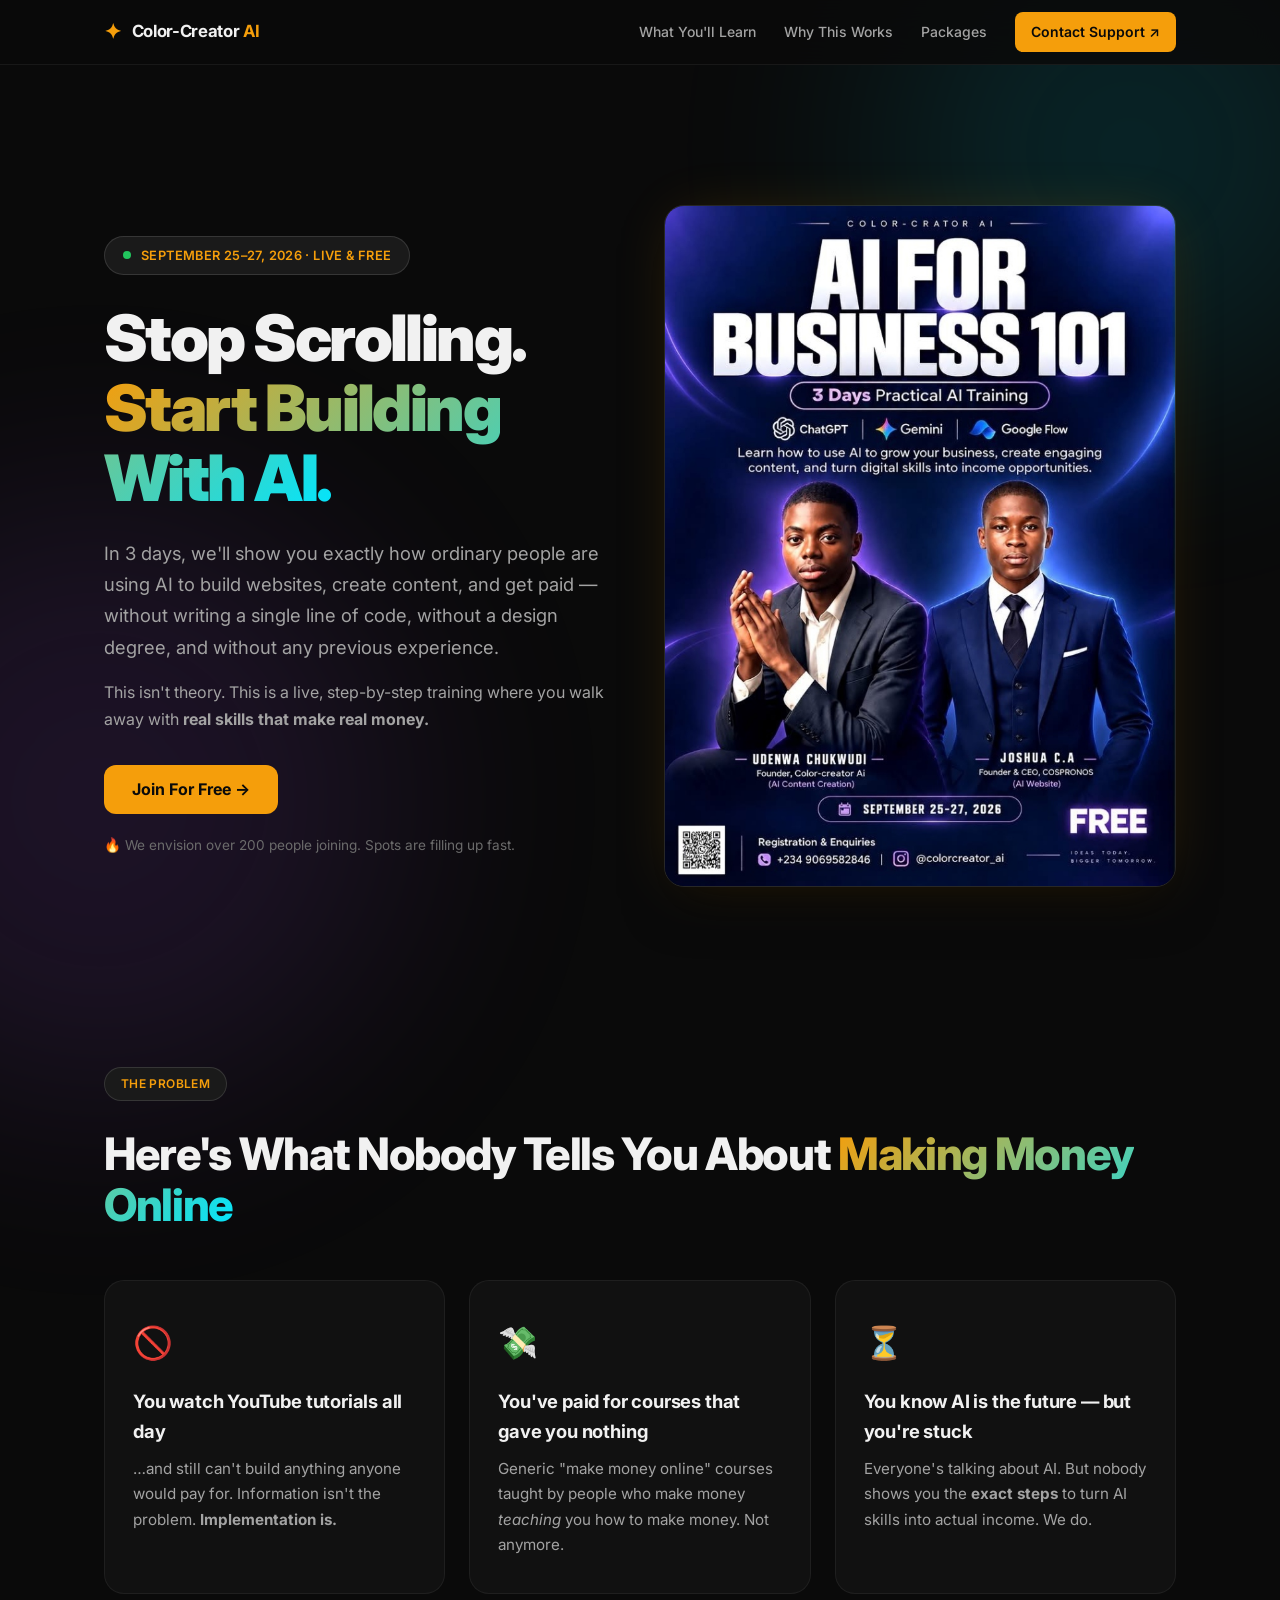
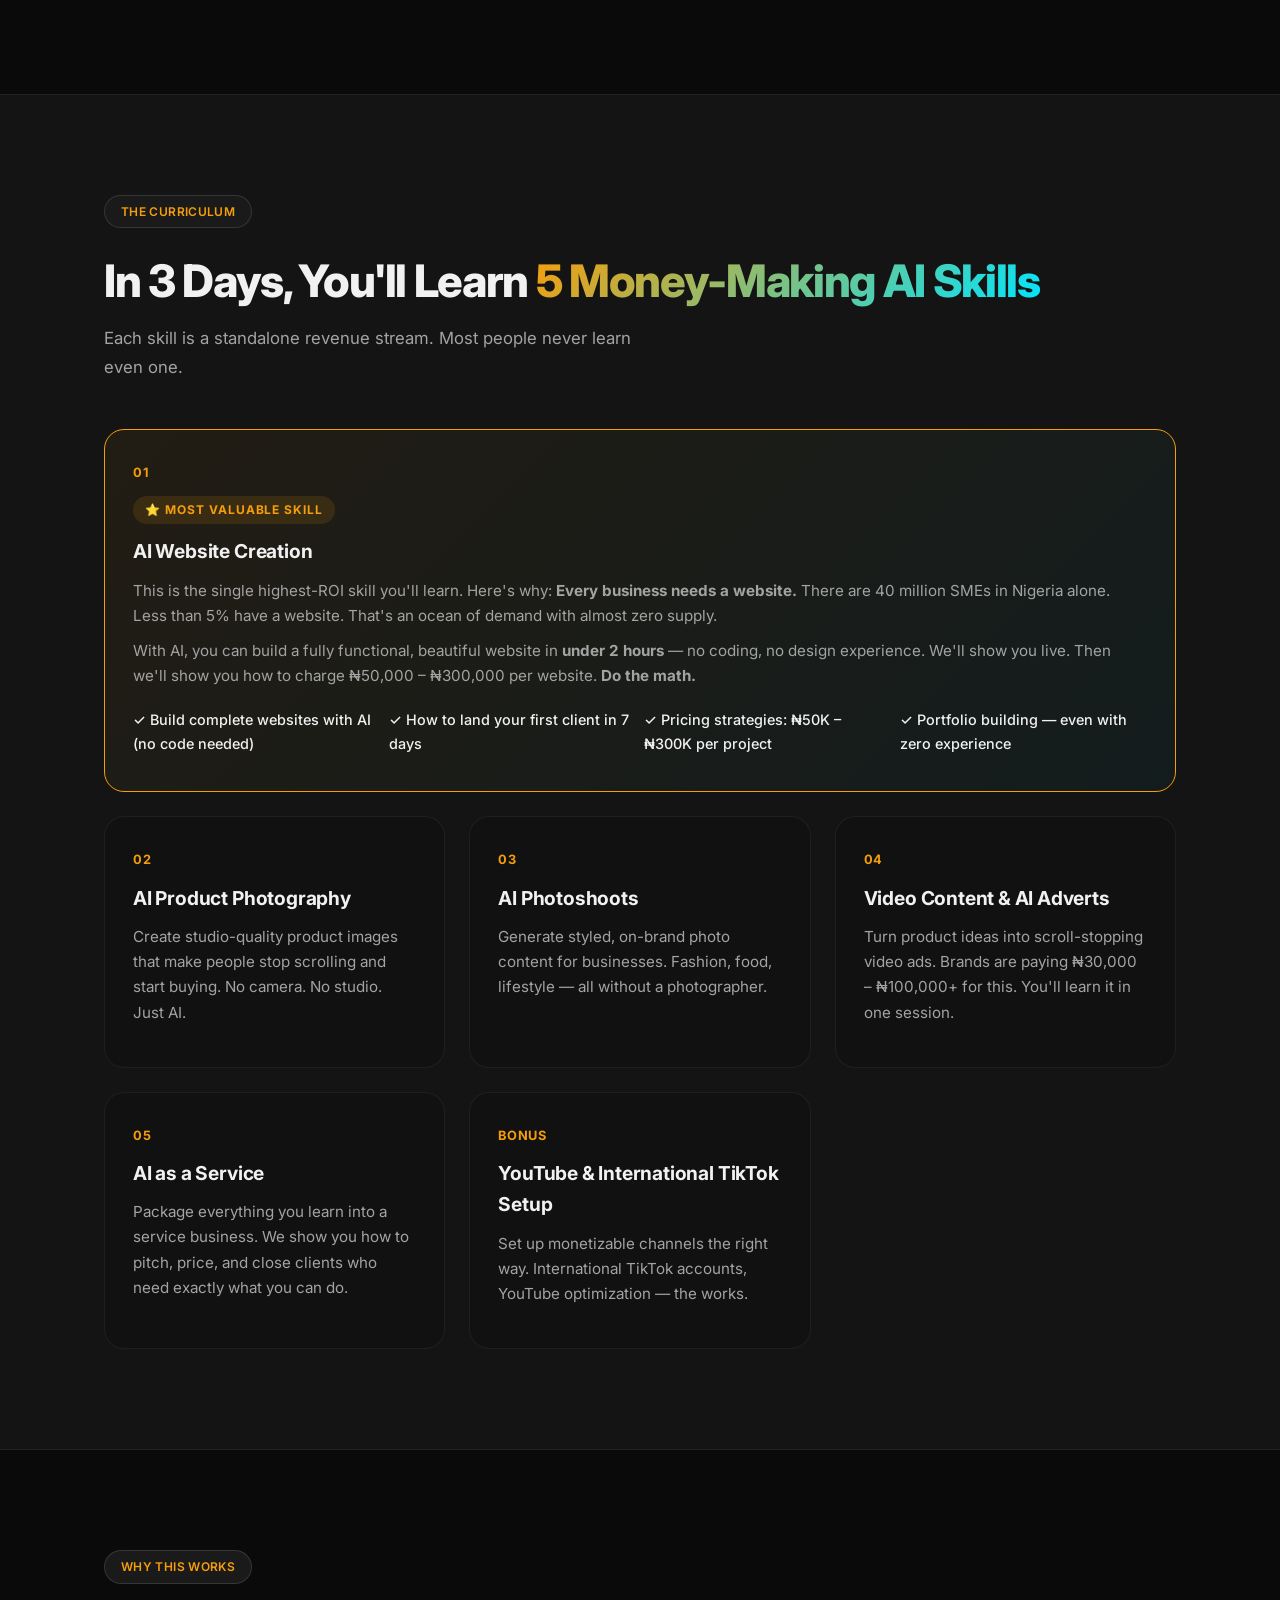
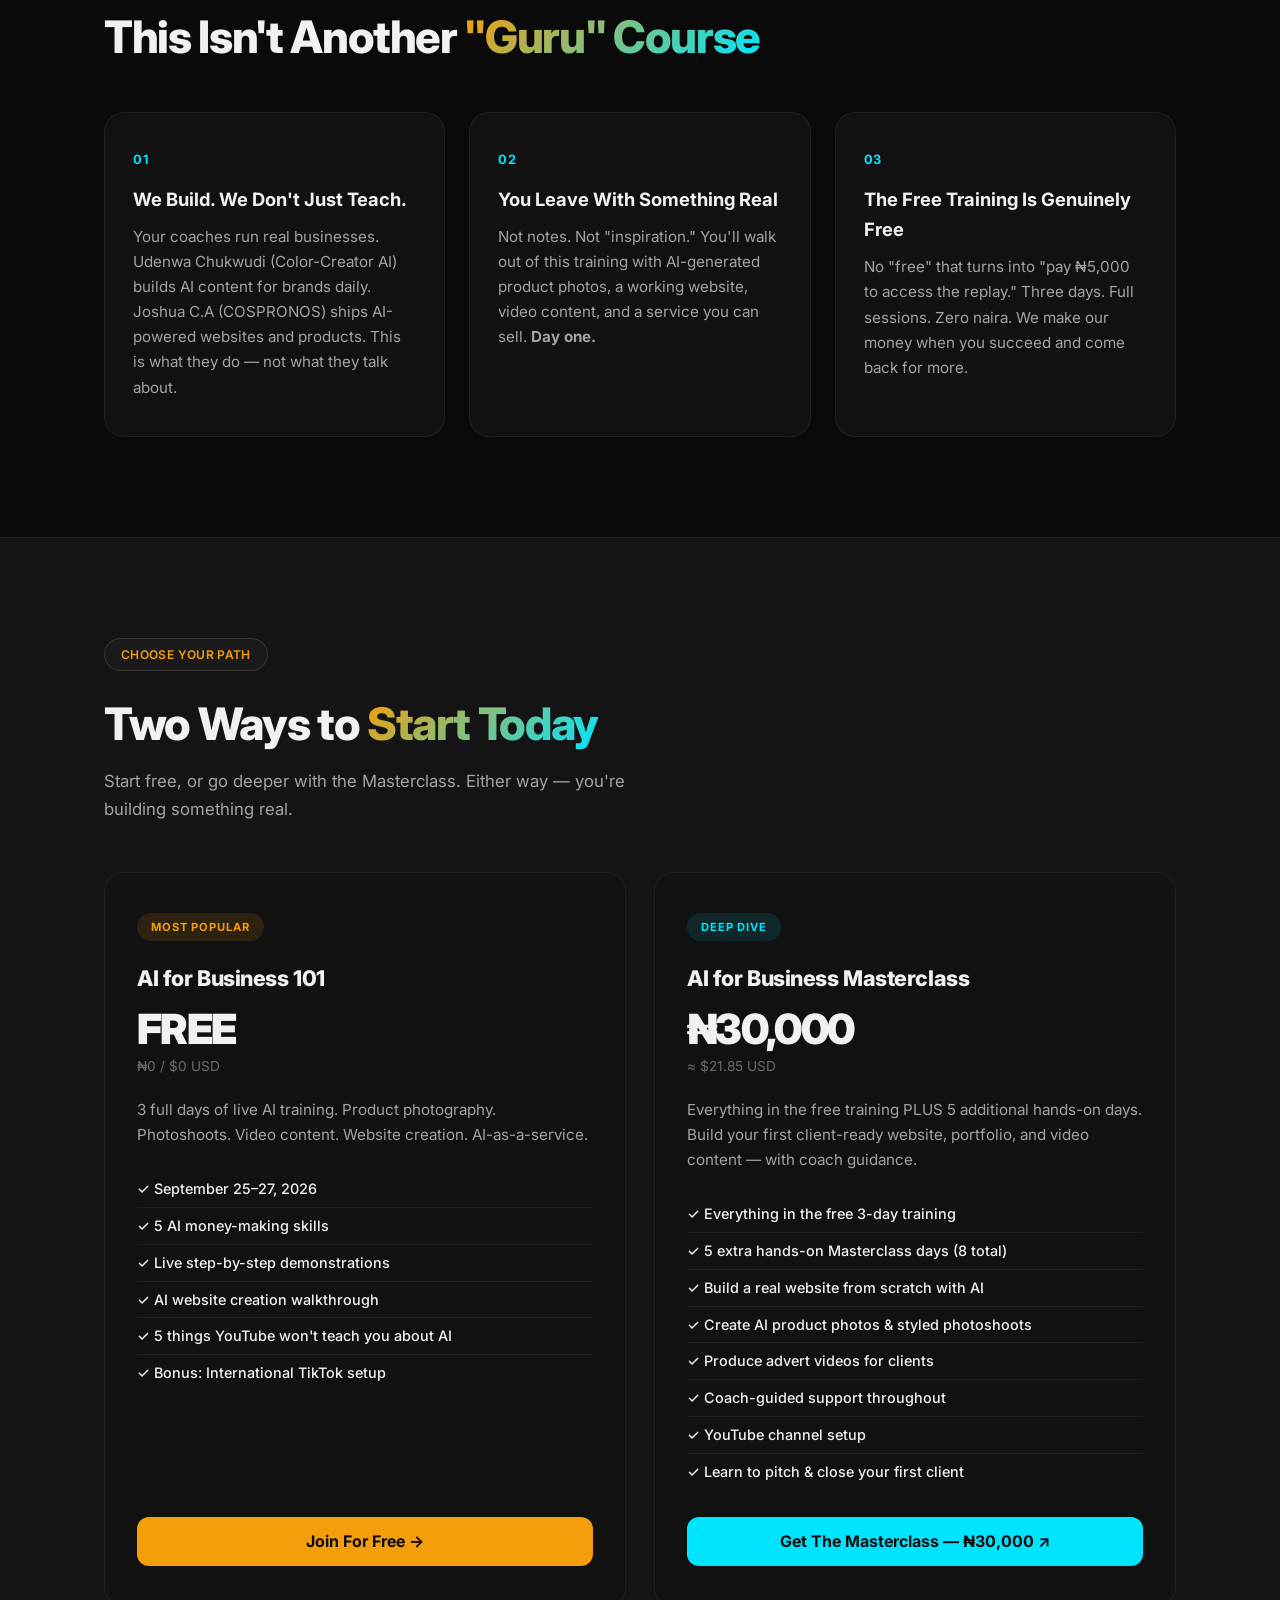
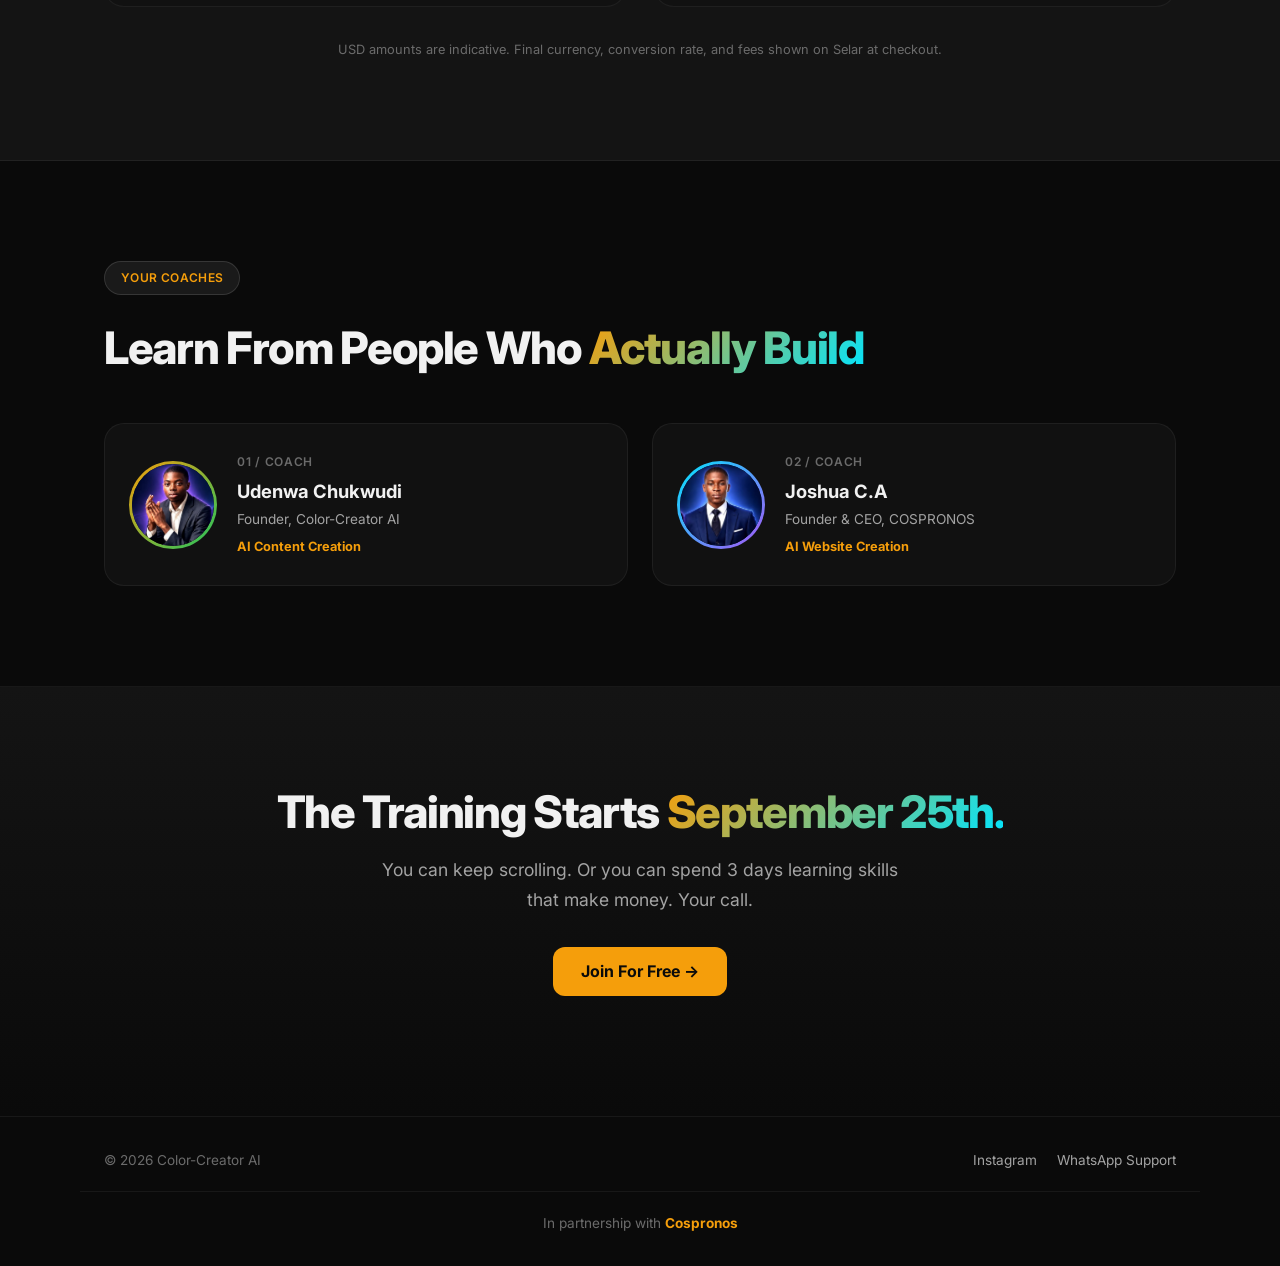
==== commit 1873e591: "Slash price on index.html, add card countdown timers, enforce iPhone SE responsiveness" ====
--- a/index.html
+++ b/index.html
@@ -14,8 +14,21 @@
 <link href="https://fonts.googleapis.com/css2?family=Inter:wght@400;500;600;700;800;900&display=swap" rel="stylesheet" />
 <link rel="icon" type="image/png" href="favicon.png" />
 <link rel="stylesheet" href="styles.css" />
-</head>
 <body>
+
+<!-- Early-Bird Countdown Ticker Banner -->
+<div id="countdown-banner" style="display:none;">
+  <div class="countdown-banner-inner">
+    <span>🔥 EARLY BIRD DISCOUNT ENDS IN:</span>
+    <div class="ticker-units">
+      <div class="unit-box"><span id="b-days" class="unit-num">00</span><span class="unit-lbl">d</span></div>:
+      <div class="unit-box"><span id="b-hours" class="unit-num">00</span><span class="unit-lbl">h</span></div>:
+      <div class="unit-box"><span id="b-mins" class="unit-num">00</span><span class="unit-lbl">m</span></div>:
+      <div class="unit-box"><span id="b-secs" class="unit-num">00</span><span class="unit-lbl">s</span></div>
+    </div>
+    <span>&middot; Save ₦5,000 on Masterclass (Only 50 Early-Bird Spots!)</span>
+  </div>
+</div>
 
 <!-- Ambient glow orbs -->
 <div class="glow-orb glow-orb-cyan"></div>
@@ -207,6 +220,20 @@
         <h3>AI for Business Masterclass</h3>
         <div class="package-price price-masterclass">₦30,000</div>
         <p class="package-price-sub price-sub-masterclass">≈ $21.85 USD</p>
+
+        <div class="card-countdown-box">
+          <div class="card-countdown-header">
+            <span class="pulse-dot red"></span>
+            <span class="card-countdown-title">⚡ EARLY-BIRD DISCOUNT ENDS IN:</span>
+          </div>
+          <div class="card-ticker-units">
+            <div class="card-unit-box"><span class="c-days card-unit-num">00</span><span class="card-unit-lbl">d</span></div>:
+            <div class="card-unit-box"><span class="c-hours card-unit-num">00</span><span class="card-unit-lbl">h</span></div>:
+            <div class="card-unit-box"><span class="c-mins card-unit-num">00</span><span class="card-unit-lbl">m</span></div>:
+            <div class="card-unit-box"><span class="c-secs card-unit-num">00</span><span class="card-unit-lbl">s</span></div>
+          </div>
+        </div>
+
         <p class="package-desc">Everything in the free training PLUS 5 additional hands-on days. Build your first client-ready website, portfolio, and video content — with coach guidance.</p>
         <ul class="package-list">
           <li>✓ Everything in the free 3-day training</li>
@@ -279,6 +306,27 @@
   </div>
 </footer>
 
+<!-- Early-Bird Discount Popup Modal -->
+<div id="discount-modal" class="discount-modal">
+  <div class="modal-card">
+    <button class="modal-close" aria-label="Close popup">&times;</button>
+    <div class="modal-badge">🔥 EARLY BIRD EXCLUSIVE</div>
+    <h3>Get The AI Masterclass For ₦25,000!</h3>
+    <p>Claim your <strong>₦5,000 Early-Bird Discount</strong> before the countdown expires. You get 8 days of live hands-on mentorship, website building, & AI video creation.</p>
+    <div class="modal-timer-box">
+      <div class="modal-timer-title">Early-Bird Offer Expires In:</div>
+      <div class="ticker-units">
+        <div class="unit-box"><span id="m-hours" class="unit-num">00</span><span class="unit-lbl">hrs</span></div>:
+        <div class="unit-box"><span id="m-mins" class="unit-num">00</span><span class="unit-lbl">mins</span></div>:
+        <div class="unit-box"><span id="m-secs" class="unit-num">00</span><span class="unit-lbl">secs</span></div>
+      </div>
+    </div>
+    <a href="https://wa.me/2348078931982?text=Hi%20Coaches!%20I%20am%20ready%20to%20claim%20the%20Early-Bird%20Discount%20for%20the%20AI%20Masterclass%20at%20N25,000.%20Please%20send%20payment%20details." target="_blank" rel="noreferrer" class="btn btn-primary btn-full btn-glow btn-masterclass-cta">
+      Claim ₦25,000 Early-Bird Discount via WhatsApp ↗
+    </a>
+  </div>
+</div>
+
 <script src="hurry.js"></script>
 <script>
 // Mobile nav toggle
--- a/styles.css
+++ b/styles.css
@@ -96,10 +96,11 @@
 
 /* ---------- Navigation ---------- */
 .nav {
-  position: fixed;
+  position: sticky;
   top: 0; left: 0; right: 0;
   z-index: 1000;
-  background: rgba(10,10,10,0.8);
+  width: 100%;
+  background: rgba(10,10,10,0.85);
   backdrop-filter: blur(16px);
   -webkit-backdrop-filter: blur(16px);
   border-bottom: 1px solid var(--border);
@@ -480,9 +481,9 @@
   font-size: 0.85rem;
   font-weight: 600;
   text-align: center;
-  position: sticky;
-  top: 0;
-  z-index: 1000;
+  position: relative;
+  width: 100%;
+  z-index: 1001;
   box-shadow: 0 4px 20px rgba(0, 0, 0, 0.5);
 }
 
@@ -531,6 +532,81 @@
 .price-discount {
   color: var(--amber);
   font-weight: 900;
+}
+
+/* Card Countdown Timer Box */
+.card-countdown-box {
+  background: linear-gradient(135deg, rgba(245, 158, 11, 0.15), rgba(239, 68, 68, 0.12));
+  border: 1px solid rgba(245, 158, 11, 0.45);
+  border-radius: var(--radius-md);
+  padding: 12px 16px;
+  margin: 16px 0;
+  display: flex;
+  flex-direction: column;
+  align-items: center;
+  gap: 8px;
+  text-align: center;
+  box-shadow: 0 4px 18px rgba(245, 158, 11, 0.12), inset 0 1px 0 rgba(255, 255, 255, 0.1);
+  animation: timerGlowPulse 3s infinite ease-in-out;
+}
+
+@keyframes timerGlowPulse {
+  0%, 100% { border-color: rgba(245, 158, 11, 0.45); box-shadow: 0 4px 18px rgba(245, 158, 11, 0.12); }
+  50% { border-color: rgba(245, 158, 11, 0.75); box-shadow: 0 6px 24px rgba(245, 158, 11, 0.28); }
+}
+
+.card-countdown-header {
+  display: flex;
+  align-items: center;
+  justify-content: center;
+  gap: 6px;
+}
+
+.card-countdown-header .pulse-dot.red {
+  background: #ef4444;
+  box-shadow: 0 0 10px #ef4444;
+}
+
+.card-countdown-title {
+  font-size: 0.75rem;
+  font-weight: 800;
+  letter-spacing: 0.05em;
+  color: var(--amber);
+  text-transform: uppercase;
+}
+
+.card-ticker-units {
+  display: flex;
+  align-items: center;
+  justify-content: center;
+  gap: 6px;
+  font-family: var(--font-mono);
+  color: var(--amber);
+  font-size: 0.85rem;
+  font-weight: 700;
+}
+
+.card-unit-box {
+  display: flex;
+  align-items: baseline;
+  gap: 2px;
+  background: rgba(0, 0, 0, 0.65);
+  padding: 4px 10px;
+  border-radius: 6px;
+  border: 1px solid rgba(245, 158, 11, 0.35);
+}
+
+.card-unit-num {
+  font-weight: 900;
+  font-size: 1.15rem;
+  color: #fbbf24;
+  line-height: 1;
+}
+
+.card-unit-lbl {
+  font-size: 0.65rem;
+  color: var(--text-dim);
+  text-transform: uppercase;
 }
 
 /* Early-Bird Discount Popup Modal */
@@ -1479,42 +1555,136 @@
   }
 }
 
-/* Small phones */
+/* Mobile & iPhone SE Specific Tweaks */
+@media (max-width: 480px) {
+  #countdown-banner {
+    padding: 8px 10px;
+    font-size: 0.75rem;
+  }
+  .countdown-banner-inner {
+    flex-direction: column;
+    gap: 4px;
+    text-align: center;
+  }
+  .ticker-units {
+    padding: 2px 8px;
+    gap: 4px;
+  }
+  .unit-num {
+    font-size: 0.95rem;
+  }
+  .package-price {
+    display: flex;
+    flex-wrap: wrap;
+    align-items: baseline;
+    gap: 4px;
+    font-size: 1.8rem;
+    word-break: break-word;
+  }
+  .price-slash {
+    font-size: 1.05rem;
+    margin-right: 4px;
+  }
+  .price-discount {
+    font-size: 1.65rem;
+  }
+  .card-countdown-box {
+    padding: 10px 10px;
+    margin: 12px 0;
+    width: 100%;
+    box-sizing: border-box;
+  }
+  .card-countdown-title {
+    font-size: 0.68rem;
+  }
+  .card-ticker-units {
+    gap: 3px;
+    font-size: 0.75rem;
+  }
+  .card-unit-box {
+    padding: 2px 6px;
+  }
+  .card-unit-num {
+    font-size: 0.95rem;
+  }
+  .discount-modal {
+    padding: 12px;
+  }
+  .modal-card {
+    padding: 22px 16px;
+    max-height: 90vh;
+    overflow-y: auto;
+    border-radius: 16px;
+    box-sizing: border-box;
+  }
+  .modal-card h3 {
+    font-size: 1.1rem;
+  }
+  .modal-card p {
+    font-size: 0.82rem;
+  }
+  .coach-guidance-box {
+    padding: 14px 12px;
+    margin: 16px 0 24px 0;
+    width: 100%;
+    box-sizing: border-box;
+  }
+  .coach-header-row {
+    flex-direction: column;
+    align-items: center;
+    gap: 6px;
+    text-align: center;
+  }
+  .mini-coach-photo {
+    width: 36px;
+    height: 36px;
+  }
+  .prize-box {
+    padding: 14px 12px;
+    width: 100%;
+    box-sizing: border-box;
+  }
+}
+
+/* Small phones (iPhone SE, 320px - 400px) */
 @media (max-width: 400px) {
-  .container { padding: 0 16px; }
-  h1 { font-size: 1.7rem; }
-  h2 { font-size: 1.35rem; }
-
-  .hero { padding: 88px 0 40px; }
-  .section { padding: 52px 0; }
-
-  .btn { padding: 12px 20px; font-size: 0.9rem; }
-  .package-card { padding: 24px 18px; }
-  .package-price { font-size: 2.2rem; }
+  .container { padding: 0 14px; }
+  h1 { font-size: 1.65rem; line-height: 1.25; }
+  h2 { font-size: 1.3rem; line-height: 1.3; }
+
+  .hero { padding: 36px 0 32px; }
+  .funnel-hero { padding: 36px 0 24px; }
+  .section { padding: 44px 0; }
+
+  .btn { padding: 12px 16px; font-size: 0.88rem; width: 100%; box-sizing: border-box; }
+  .package-card { padding: 20px 14px; width: 100%; box-sizing: border-box; }
 
   .problem-card, .proof-card, .topic-card {
-    padding: 24px 18px;
-  }
-
-  .pill-badge { font-size: 0.7rem; padding: 6px 14px; }
-  .nav-inner { height: 56px; }
+    padding: 20px 14px;
+    width: 100%;
+    box-sizing: border-box;
+  }
+
+  .pill-badge { font-size: 0.68rem; padding: 5px 12px; }
+  .nav-inner { height: 56px; padding: 0 12px; gap: 6px; }
   .mobile-nav { top: 56px; }
+
+  .brand { font-size: 0.92rem; gap: 6px; }
+  .brand span:last-child { font-size: 0.88rem; }
 
   .date-card { min-width: 60px; padding: 10px 12px; }
   .date-day { font-size: 1.6rem; }
 
-  .hero-visual { max-width: 280px; }
+  .hero-visual { max-width: 260px; }
 
   .skip-to-free-link {
-    font-size: 0.72rem;
-    padding: 4px 10px;
-  }
-  .coach-guidance-box {
-    padding: 16px;
-    margin: 20px auto 28px auto;
+    font-size: 0.7rem;
+    padding: 3px 8px;
+    white-space: nowrap;
+    flex-shrink: 0;
   }
   .coach-guidance-info p {
-    font-size: 0.85rem;
+    font-size: 0.82rem;
   }
 }
 
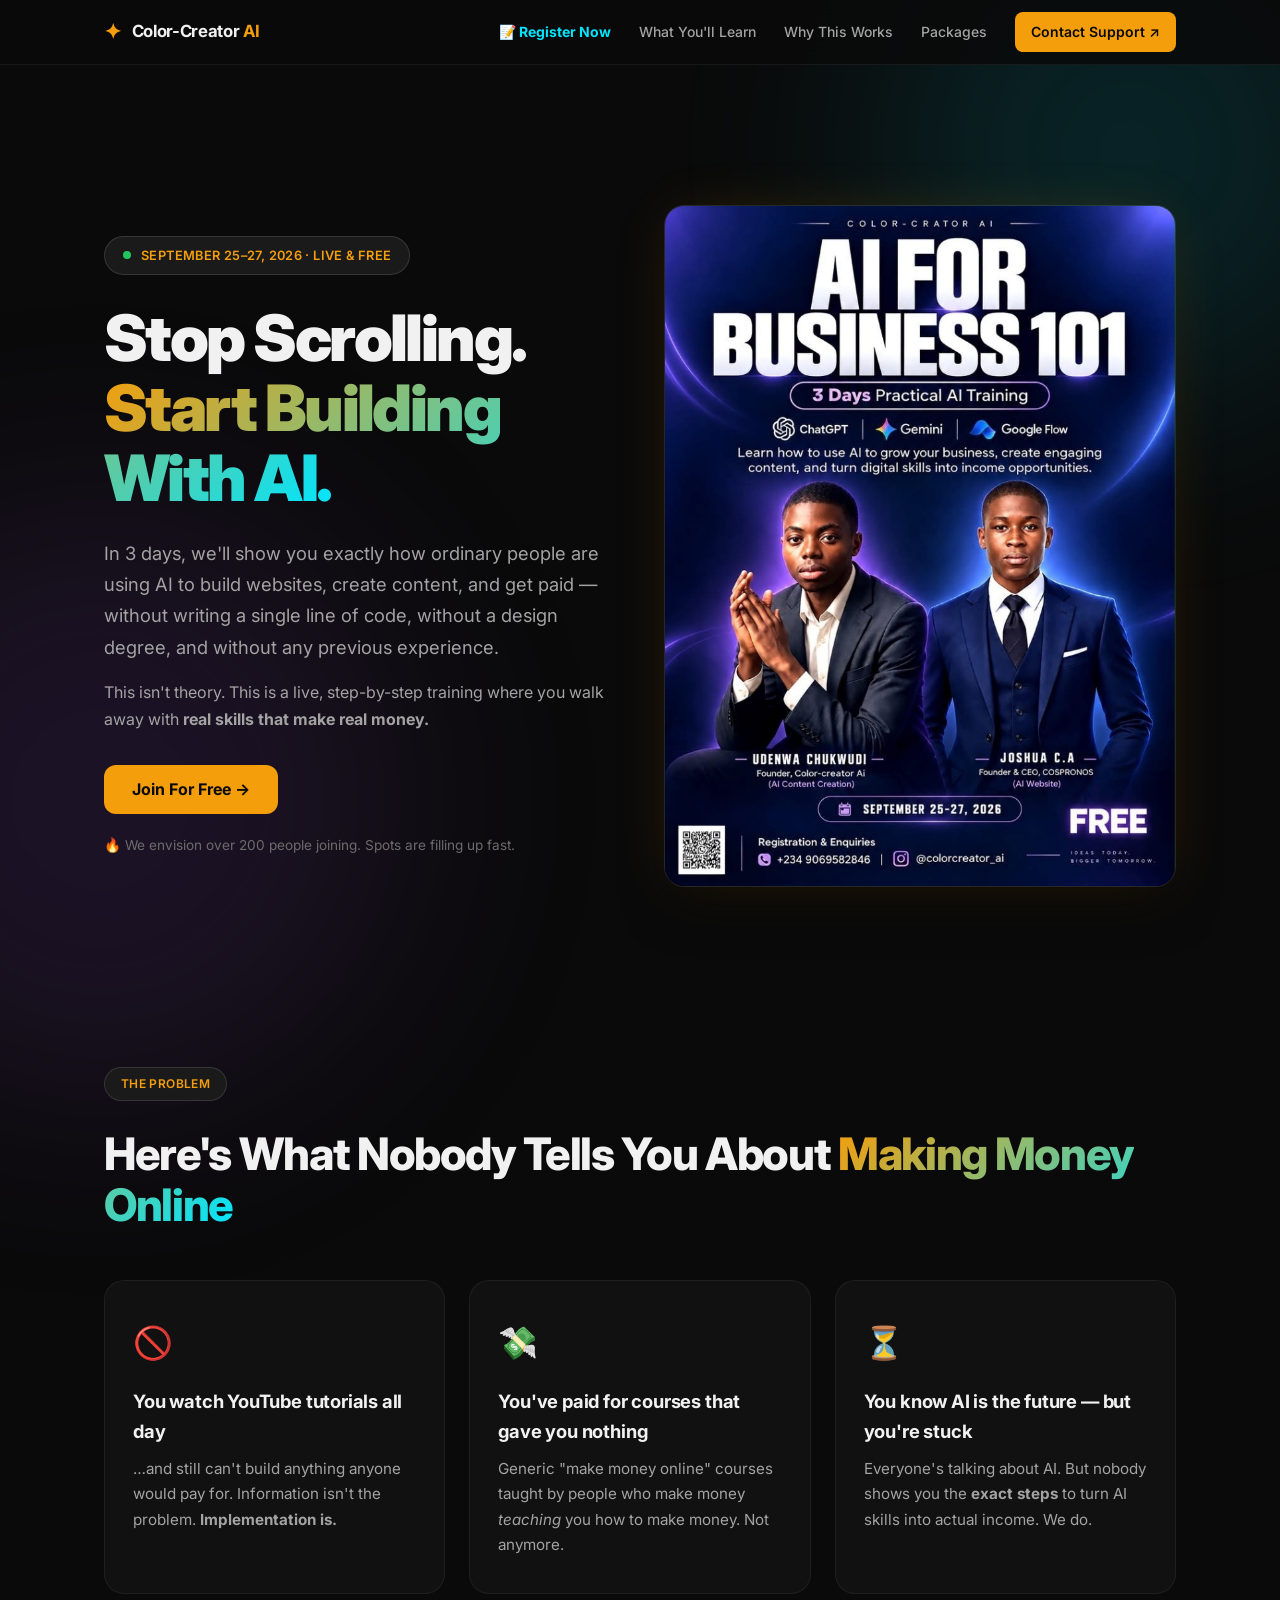
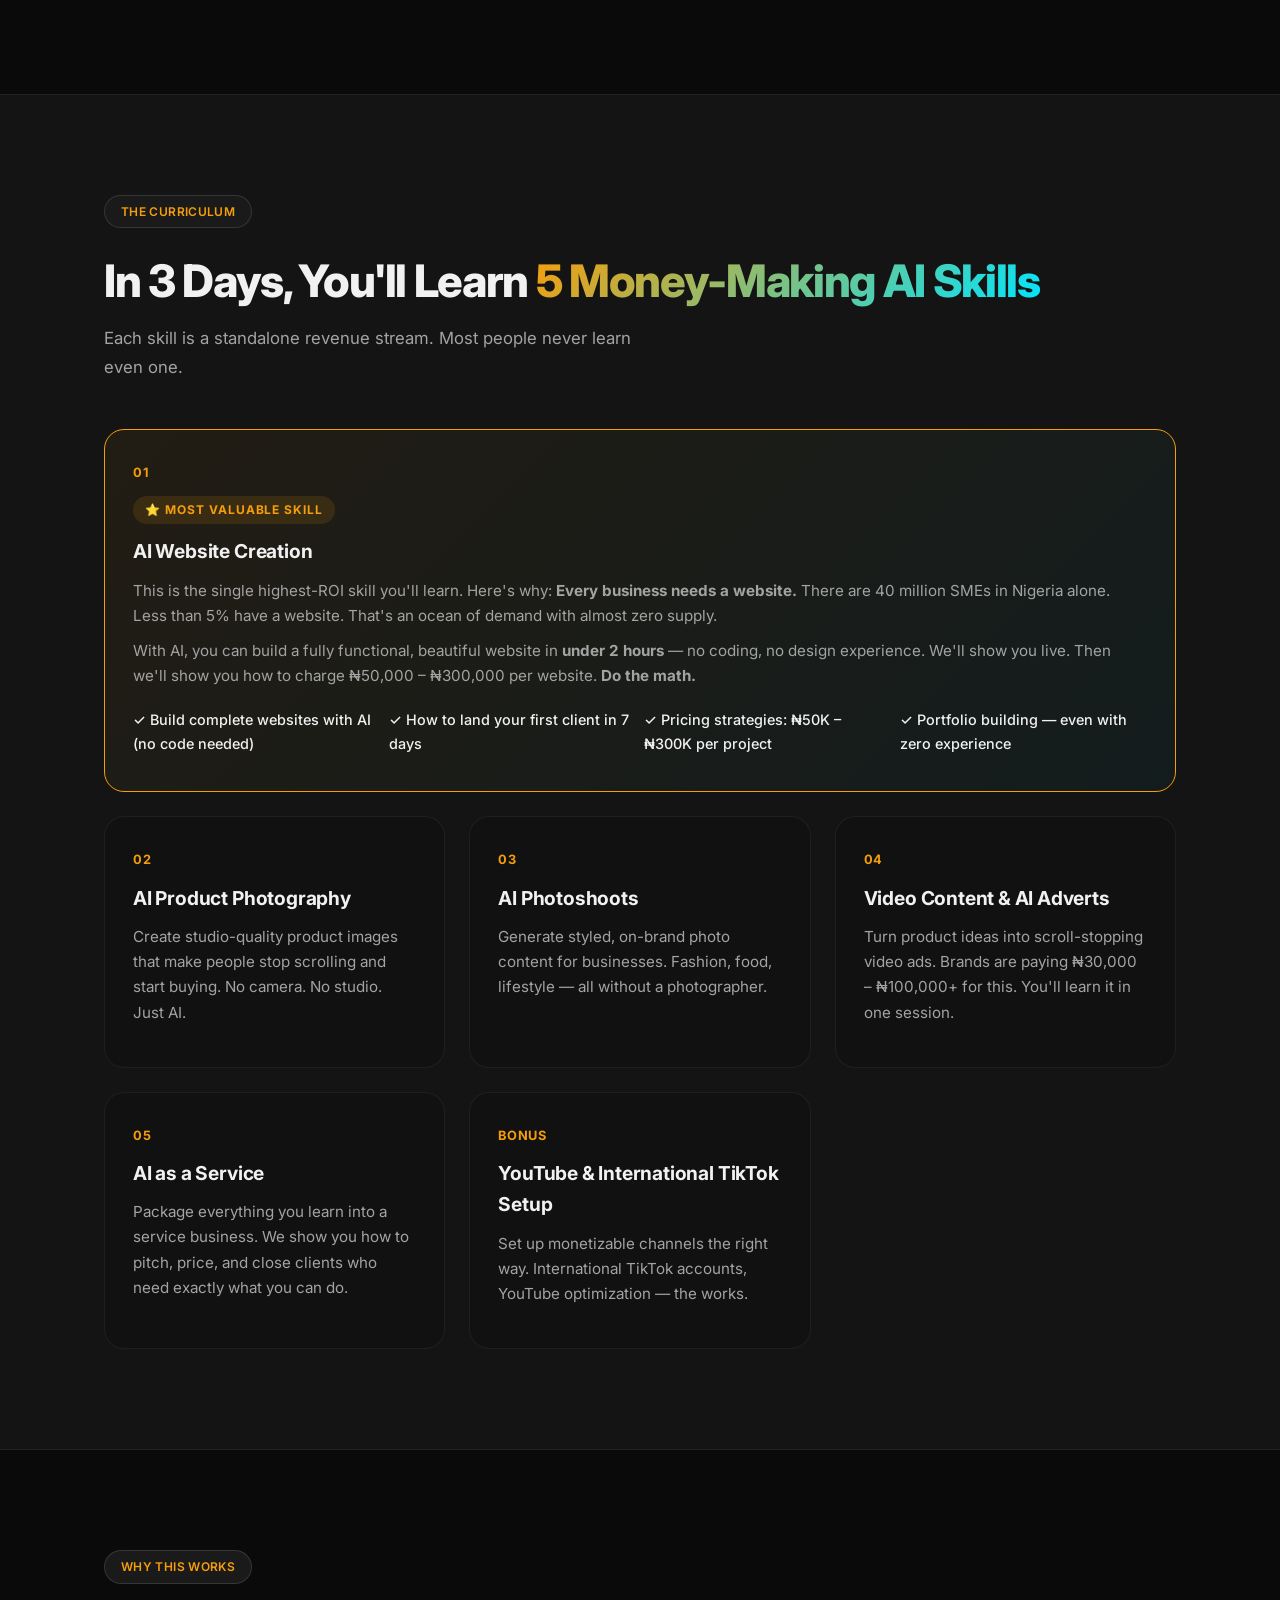
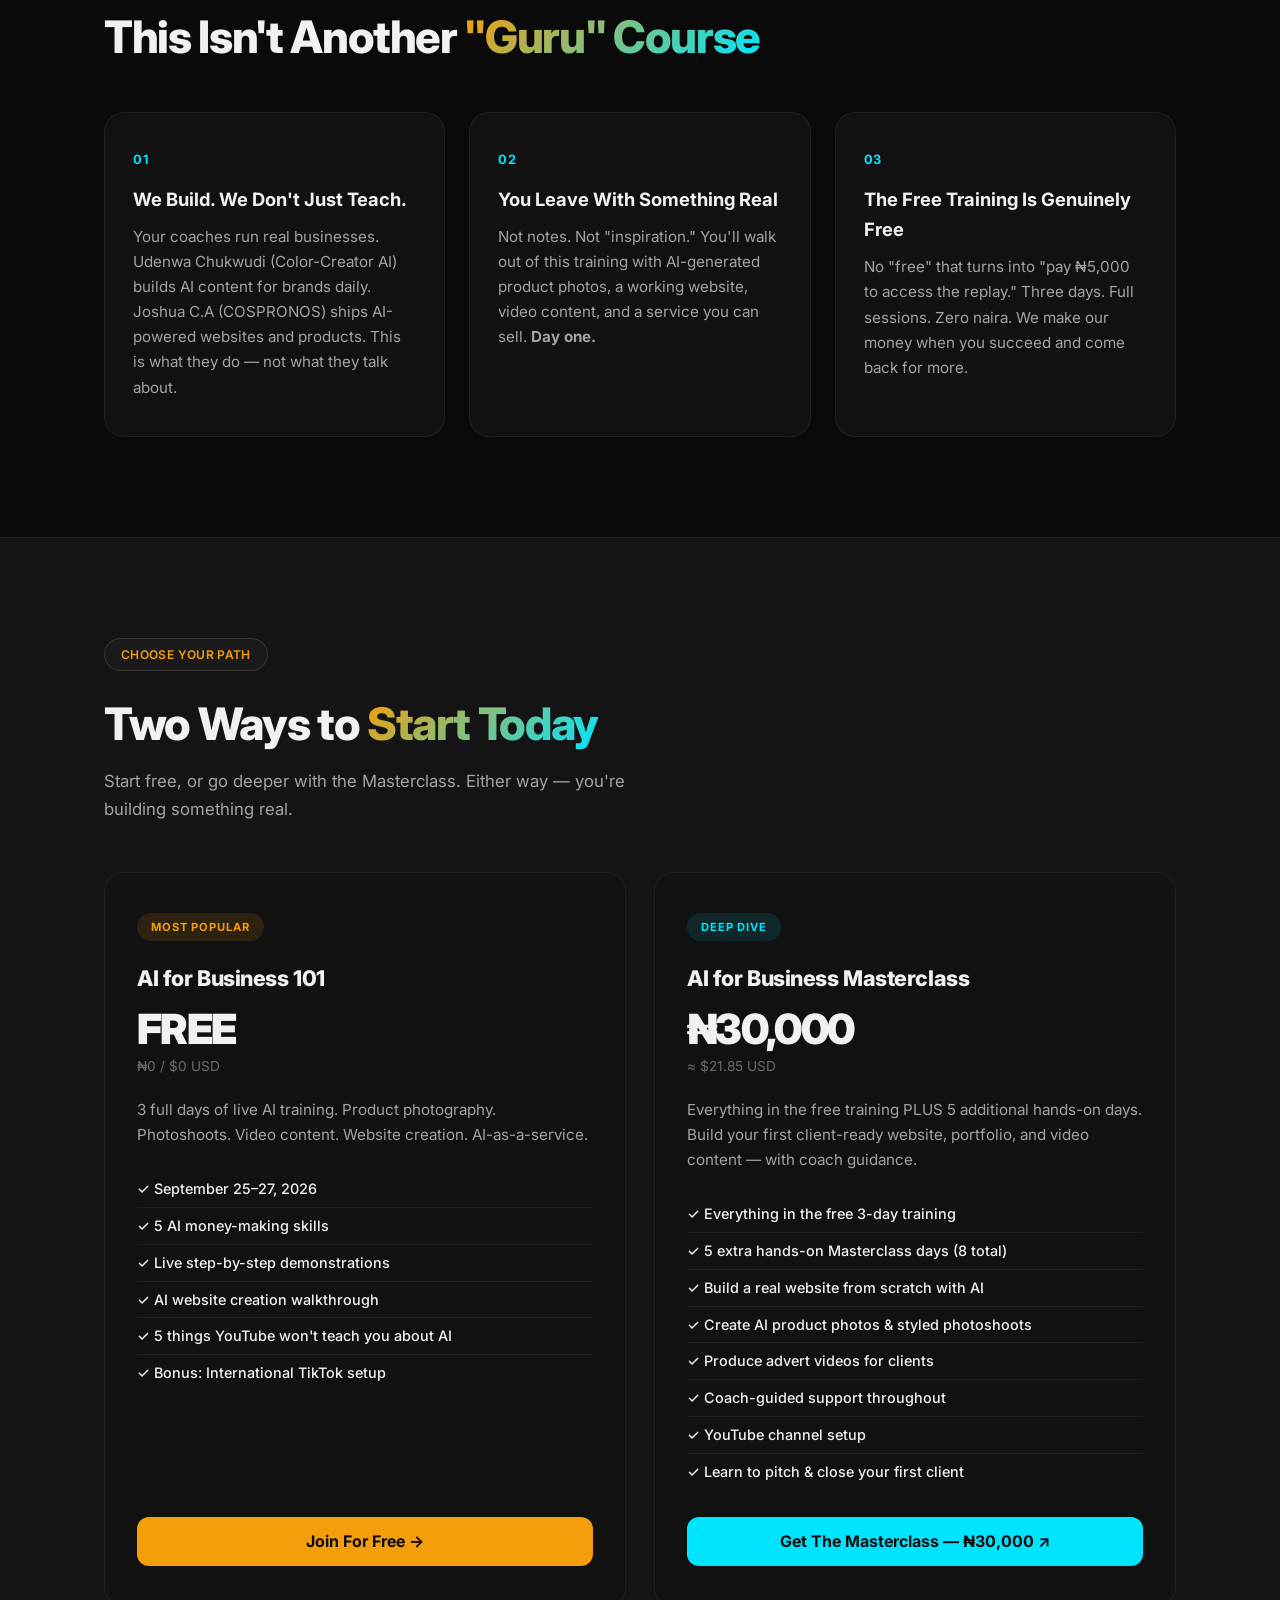
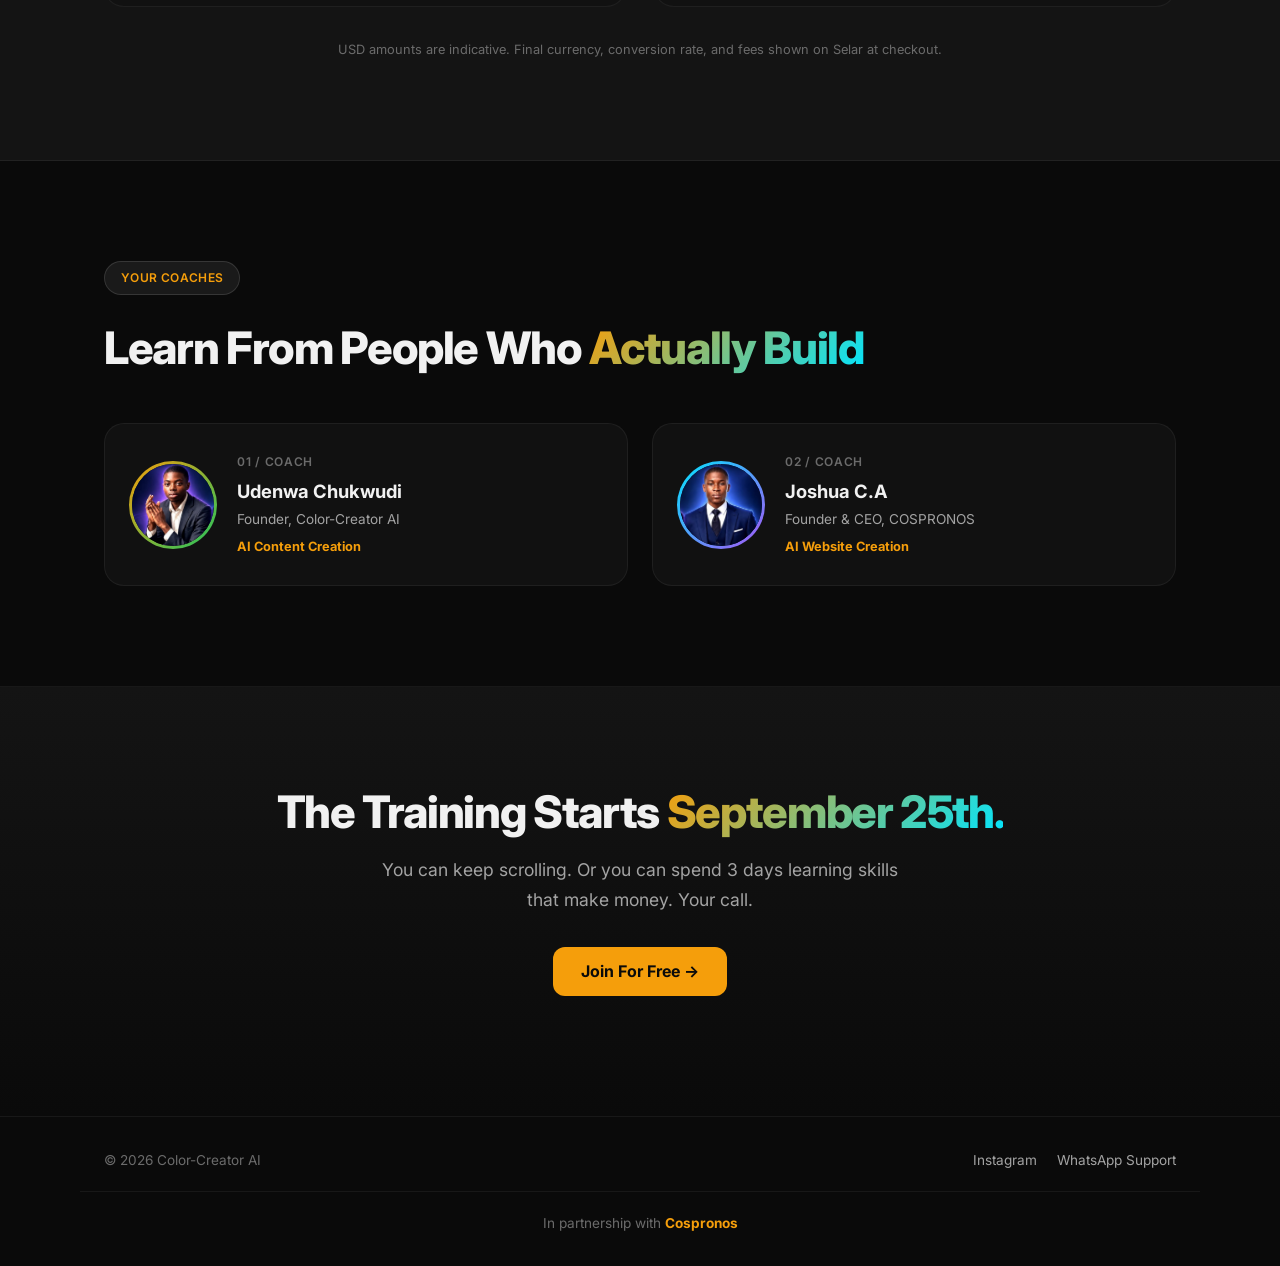
==== commit 84d0b385: "Remove admin link from registration footer, add registration link to nav and mobile side panel" ====
--- a/index.html
+++ b/index.html
@@ -13,7 +13,8 @@
 <link rel="preconnect" href="https://fonts.gstatic.com" crossorigin />
 <link href="https://fonts.googleapis.com/css2?family=Inter:wght@400;500;600;700;800;900&display=swap" rel="stylesheet" />
 <link rel="icon" type="image/png" href="favicon.png" />
-<link rel="stylesheet" href="styles.css" />
+<link rel="stylesheet" href="styles.css?v=1.0.6" />
+</head>
 <body>
 
 <!-- Early-Bird Countdown Ticker Banner -->
@@ -21,9 +22,12 @@
   <div class="countdown-banner-inner">
     <span>🔥 EARLY BIRD DISCOUNT ENDS IN:</span>
     <div class="ticker-units">
-      <div class="unit-box"><span id="b-days" class="unit-num">00</span><span class="unit-lbl">d</span></div>:
-      <div class="unit-box"><span id="b-hours" class="unit-num">00</span><span class="unit-lbl">h</span></div>:
-      <div class="unit-box"><span id="b-mins" class="unit-num">00</span><span class="unit-lbl">m</span></div>:
+      <div class="unit-box"><span id="b-days" class="unit-num">00</span><span class="unit-lbl">d</span></div>
+      <span class="ticker-colon">:</span>
+      <div class="unit-box"><span id="b-hours" class="unit-num">00</span><span class="unit-lbl">h</span></div>
+      <span class="ticker-colon">:</span>
+      <div class="unit-box"><span id="b-mins" class="unit-num">00</span><span class="unit-lbl">m</span></div>
+      <span class="ticker-colon">:</span>
       <div class="unit-box"><span id="b-secs" class="unit-num">00</span><span class="unit-lbl">s</span></div>
     </div>
     <span>&middot; Save ₦5,000 on Masterclass (Only 50 Early-Bird Spots!)</span>
@@ -42,6 +46,7 @@
       <span>Color-Creator <em>AI</em></span>
     </a>
     <nav class="nav-links" aria-label="Primary">
+      <a href="registration.html" style="color:var(--cyan); font-weight:700;">📝 Register Now</a>
       <a href="#learn">What You'll Learn</a>
       <a href="#proof">Why This Works</a>
       <a href="#packages">Packages</a>
@@ -55,6 +60,7 @@
 
 <!-- Mobile nav drawer -->
 <div class="mobile-nav" id="mobileNav">
+  <a href="registration.html" style="color:var(--cyan); font-weight:700; font-size:1.1rem;">📝 Register For Early Access →</a>
   <a href="#learn">What You'll Learn</a>
   <a href="#proof">Why This Works</a>
   <a href="#packages">Packages</a>
@@ -73,7 +79,7 @@
       <p class="hero-sub">In 3 days, we'll show you exactly how ordinary people are using AI to build websites, create content, and get paid — without writing a single line of code, without a design degree, and without any previous experience.</p>
       <p class="hero-note">This isn't theory. This is a live, step-by-step training where you walk away with <strong>real skills that make real money.</strong></p>
       <div class="hero-ctas">
-        <a href="page2.html" class="btn btn-primary btn-glow">Join For Free →</a>
+        <a href="registration.html" class="btn btn-primary btn-glow">Join For Free →</a>
       </div>
       <p class="micro-proof">🔥 We envision over 200 people joining. Spots are filling up fast.</p>
     </div>
@@ -212,7 +218,7 @@
           <li>✓ 5 things YouTube won't teach you about AI</li>
           <li>✓ Bonus: International TikTok setup</li>
         </ul>
-        <a href="page2.html" class="btn btn-primary btn-glow btn-full">Join For Free →</a>
+        <a href="registration.html" class="btn btn-primary btn-glow btn-full">Join For Free →</a>
       </article>
 
       <article class="package-card package-paid">
@@ -227,9 +233,12 @@
             <span class="card-countdown-title">⚡ EARLY-BIRD DISCOUNT ENDS IN:</span>
           </div>
           <div class="card-ticker-units">
-            <div class="card-unit-box"><span class="c-days card-unit-num">00</span><span class="card-unit-lbl">d</span></div>:
-            <div class="card-unit-box"><span class="c-hours card-unit-num">00</span><span class="card-unit-lbl">h</span></div>:
-            <div class="card-unit-box"><span class="c-mins card-unit-num">00</span><span class="card-unit-lbl">m</span></div>:
+            <div class="card-unit-box"><span class="c-days card-unit-num">00</span><span class="card-unit-lbl">d</span></div>
+            <span class="ticker-colon">:</span>
+            <div class="card-unit-box"><span class="c-hours card-unit-num">00</span><span class="card-unit-lbl">h</span></div>
+            <span class="ticker-colon">:</span>
+            <div class="card-unit-box"><span class="c-mins card-unit-num">00</span><span class="card-unit-lbl">m</span></div>
+            <span class="ticker-colon">:</span>
             <div class="card-unit-box"><span class="c-secs card-unit-num">00</span><span class="card-unit-lbl">s</span></div>
           </div>
         </div>
@@ -287,7 +296,7 @@
     <h2>The Training Starts <span class="gradient-text">September 25th.</span></h2>
     <p>You can keep scrolling. Or you can spend 3 days learning skills that make money. Your call.</p>
     <div class="hero-ctas">
-      <a href="page2.html" class="btn btn-primary btn-glow">Join For Free →</a>
+      <a href="registration.html" class="btn btn-primary btn-glow">Join For Free →</a>
     </div>
   </div>
 </section>
@@ -306,28 +315,30 @@
   </div>
 </footer>
 
-<!-- Early-Bird Discount Popup Modal -->
+<!-- Early Access Registration Popup Modal -->
 <div id="discount-modal" class="discount-modal">
   <div class="modal-card">
-    <button class="modal-close" aria-label="Close popup">&times;</button>
-    <div class="modal-badge">🔥 EARLY BIRD EXCLUSIVE</div>
-    <h3>Get The AI Masterclass For ₦25,000!</h3>
-    <p>Claim your <strong>₦5,000 Early-Bird Discount</strong> before the countdown expires. You get 8 days of live hands-on mentorship, website building, & AI video creation.</p>
+    <button class="modal-close" style="position:absolute; top:14px; right:14px;" aria-label="Close popup">&times;</button>
+    <div class="modal-badge">🔥 EARLY ACCESS REGISTRATION</div>
+    <h3>Register Now For Early Access!</h3>
+    <p>Secure your free spot for <strong>AI for Business 101 (Sept 25–27, 2026)</strong>. Learn to build AI websites, product photography, & video ads before limited spots fill up!</p>
     <div class="modal-timer-box">
-      <div class="modal-timer-title">Early-Bird Offer Expires In:</div>
-      <div class="ticker-units">
-        <div class="unit-box"><span id="m-hours" class="unit-num">00</span><span class="unit-lbl">hrs</span></div>:
-        <div class="unit-box"><span id="m-mins" class="unit-num">00</span><span class="unit-lbl">mins</span></div>:
-        <div class="unit-box"><span id="m-secs" class="unit-num">00</span><span class="unit-lbl">secs</span></div>
-      </div>
-    </div>
-    <a href="https://wa.me/2348078931982?text=Hi%20Coaches!%20I%20am%20ready%20to%20claim%20the%20Early-Bird%20Discount%20for%20the%20AI%20Masterclass%20at%20N25,000.%20Please%20send%20payment%20details." target="_blank" rel="noreferrer" class="btn btn-primary btn-full btn-glow btn-masterclass-cta">
-      Claim ₦25,000 Early-Bird Discount via WhatsApp ↗
+      <div class="modal-timer-title">Early Access Registration Closes In:</div>
+      <div class="ticker-units" style="display:inline-flex; flex-direction:row; align-items:center; justify-content:center; gap:4px;">
+        <div class="unit-box" style="display:inline-flex; flex-direction:row; align-items:baseline; gap:2px;"><span id="m-hours" class="unit-num">00</span><span class="unit-lbl">hrs</span></div>
+        <span class="ticker-colon" style="display:inline-block; margin:0 1px;">:</span>
+        <div class="unit-box" style="display:inline-flex; flex-direction:row; align-items:baseline; gap:2px;"><span id="m-mins" class="unit-num">00</span><span class="unit-lbl">mins</span></div>
+        <span class="ticker-colon" style="display:inline-block; margin:0 1px;">:</span>
+        <div class="unit-box" style="display:inline-flex; flex-direction:row; align-items:baseline; gap:2px;"><span id="m-secs" class="unit-num">00</span><span class="unit-lbl">secs</span></div>
+      </div>
+    </div>
+    <a href="registration.html" class="btn btn-primary btn-full btn-glow btn-registration-modal-cta">
+      Register Now For Early Access →
     </a>
   </div>
 </div>
 
-<script src="hurry.js"></script>
+<script src="hurry.js?v=1.0.6"></script>
 <script>
 // Mobile nav toggle
 const toggle = document.querySelector('.mobile-toggle');
--- a/styles.css
+++ b/styles.css
@@ -33,9 +33,11 @@
 
   --radius:    12px;
   --radius-lg: 20px;
+  --radius-md: 12px;
   --radius-sm: 8px;
 
   --font:      'Inter', -apple-system, BlinkMacSystemFont, 'Segoe UI', sans-serif;
+  --font-mono: 'SF Mono', SFMono-Regular, ui-monospace, 'Menlo', 'Monaco', 'Consolas', monospace;
   --max-width: 1120px;
 
   --transition: 0.25s cubic-bezier(0.16, 1, 0.3, 1);
@@ -495,43 +497,97 @@
   flex-wrap: wrap;
 }
 
-.ticker-units {
-  display: inline-flex;
-  align-items: center;
-  gap: 6px;
-  background: rgba(0, 0, 0, 0.4);
-  border: 1px solid rgba(245, 158, 11, 0.5);
+.ticker-units, .card-ticker-units {
+  display: flex !important;
+  display: -webkit-flex !important;
+  display: inline-flex !important;
+  display: -webkit-inline-flex !important;
+  flex-direction: row !important;
+  -webkit-flex-direction: row !important;
+  align-items: center !important;
+  -webkit-align-items: center !important;
+  justify-content: center !important;
+  -webkit-justify-content: center !important;
+  flex-wrap: nowrap !important;
+  gap: 4px;
+  background: rgba(0, 0, 0, 0.5);
+  border: 1px solid rgba(245, 158, 11, 0.4);
   border-radius: 8px;
   padding: 4px 10px;
-}
-
-.unit-box {
-  display: flex;
-  align-items: center;
+  white-space: nowrap !important;
+  -webkit-box-orient: horizontal;
+}
+
+.unit-box, .card-unit-box {
+  display: inline-flex !important;
+  display: -webkit-inline-flex !important;
+  flex-direction: row !important;
+  -webkit-flex-direction: row !important;
+  align-items: baseline !important;
+  -webkit-align-items: baseline !important;
   gap: 2px;
-}
-.unit-num {
-  font-family: monospace;
+  flex-shrink: 0 !important;
+  -webkit-flex-shrink: 0 !important;
+  white-space: nowrap !important;
+}
+
+.unit-num, .card-unit-num {
+  font-family: var(--font-mono, monospace);
   font-weight: 800;
   font-size: 1.05rem;
   color: var(--amber);
-}
-.unit-lbl {
+  line-height: 1;
+}
+
+.unit-lbl, .card-unit-lbl {
   font-size: 0.65rem;
   color: var(--text-dim);
   text-transform: uppercase;
 }
 
+.ticker-colon {
+  display: inline-block !important;
+  color: var(--amber);
+  font-weight: 800;
+  font-size: 1rem;
+  line-height: 1;
+  flex-shrink: 0 !important;
+  margin: 0 1px;
+}
+
+.package-price {
+  display: flex !important;
+  display: -webkit-flex !important;
+  flex-direction: row !important;
+  -webkit-flex-direction: row !important;
+  align-items: baseline !important;
+  -webkit-align-items: baseline !important;
+  justify-content: flex-start !important;
+  flex-wrap: nowrap !important;
+  gap: 10px;
+  width: 100%;
+  margin-bottom: 6px;
+}
+
 .price-slash {
-  text-decoration: line-through;
-  opacity: 0.6;
-  font-size: 0.75em;
-  margin-right: 8px;
-  color: var(--text-muted);
-}
+  display: inline-block !important;
+  text-decoration: line-through !important;
+  -webkit-text-decoration-line: line-through !important;
+  opacity: 0.55;
+  font-size: 1.3rem !important;
+  color: var(--text-muted) !important;
+  white-space: nowrap !important;
+  flex-shrink: 0 !important;
+}
+
 .price-discount {
-  color: var(--amber);
-  font-weight: 900;
+  display: inline-block !important;
+  color: var(--amber) !important;
+  font-size: 2.2rem !important;
+  font-weight: 900 !important;
+  white-space: nowrap !important;
+  flex-shrink: 0 !important;
+  letter-spacing: -0.02em;
 }
 
 /* Card Countdown Timer Box */
@@ -635,14 +691,18 @@
   border: 1px solid var(--border-strong);
   border-top: 4px solid var(--amber);
   border-radius: var(--radius-lg);
-  padding: 32px 28px;
+  padding: 32px 24px;
   max-width: 480px;
-  width: 100%;
-  position: relative;
+  width: 90vw;
+  max-height: 85vh;
+  overflow-y: auto;
+  -webkit-overflow-scrolling: touch;
+  position: relative !important;
   text-align: center;
   box-shadow: 0 25px 60px rgba(0, 0, 0, 0.9), 0 0 50px -10px rgba(245, 158, 11, 0.3);
   transform: translateY(20px);
   transition: transform 0.3s ease;
+  box-sizing: border-box;
 }
 
 .discount-modal.is-active .modal-card {
@@ -650,23 +710,25 @@
 }
 
 .modal-close {
-  position: absolute;
-  top: 14px; right: 14px;
-  background: rgba(255, 255, 255, 0.1);
+  position: absolute !important;
+  top: 14px !important;
+  right: 14px !important;
+  background: rgba(255, 255, 255, 0.12) !important;
   border: none;
-  color: var(--text-dim);
+  color: #ffffff !important;
   width: 32px; height: 32px;
   border-radius: 50%;
   cursor: pointer;
   font-size: 1.2rem;
-  display: flex;
-  align-items: center;
-  justify-content: center;
+  display: flex !important;
+  align-items: center !important;
+  justify-content: center !important;
+  z-index: 20 !important;
   transition: all var(--transition);
 }
 .modal-close:hover {
-  background: rgba(255, 255, 255, 0.2);
-  color: var(--text);
+  background: rgba(255, 255, 255, 0.25) !important;
+  color: var(--amber) !important;
 }
 
 .modal-badge {
@@ -1451,9 +1513,73 @@
   font-weight: 700;
   transition: color var(--transition), text-shadow var(--transition);
 }
-.partner-link:hover {
+/* ---------- Coach Guidance Callout Box ---------- */
+.coach-guidance-box {
+  background: linear-gradient(135deg, rgba(20, 20, 20, 0.95), rgba(15, 23, 42, 0.9));
+  border: 1px solid rgba(0, 229, 255, 0.35);
+  border-radius: 16px;
+  padding: 20px 24px;
+  margin: 28px auto 36px auto;
+  max-width: 800px;
+  width: 100%;
+  box-sizing: border-box;
+  box-shadow: 0 10px 30px rgba(0, 0, 0, 0.5), inset 0 1px 0 rgba(255, 255, 255, 0.08);
+}
+
+.coach-header-row {
+  display: flex !important;
+  flex-direction: row !important;
+  align-items: center !important;
+  gap: 12px !important;
+  margin-bottom: 12px;
+  flex-wrap: wrap;
+}
+
+.coach-avatar-stack {
+  display: flex !important;
+  flex-direction: row !important;
+  align-items: center !important;
+  flex-shrink: 0 !important;
+}
+
+.mini-coach-photo {
+  width: 44px !important;
+  height: 44px !important;
+  border-radius: 50% !important;
+  object-fit: cover !important;
+  border: 2px solid var(--amber) !important;
+  box-shadow: 0 2px 8px rgba(0, 0, 0, 0.6);
+  flex-shrink: 0 !important;
+  display: inline-block !important;
+}
+
+.mini-coach-photo:nth-child(2) {
+  margin-left: -12px !important;
+  border-color: var(--cyan) !important;
+}
+
+.coach-guidance-tag {
+  font-size: 0.78rem;
+  font-weight: 800;
+  letter-spacing: 0.04em;
   color: var(--cyan);
-  text-shadow: 0 0 12px rgba(0,229,255,0.3);
+  text-transform: uppercase;
+  background: rgba(0, 229, 255, 0.1);
+  padding: 5px 12px;
+  border-radius: 100px;
+  border: 1px solid rgba(0, 229, 255, 0.25);
+  display: inline-block;
+}
+
+.coach-guidance-info p {
+  font-size: 0.92rem;
+  color: var(--text);
+  line-height: 1.65;
+}
+
+.highlight-cyan {
+  color: var(--cyan);
+  font-weight: 700;
 }
 
 /* ---------- Responsive ---------- */
@@ -1705,3 +1831,608 @@
 .topic-card:nth-child(6).in-view { transition-delay: 0.25s; }
 
 .coach-card:nth-child(2).in-view { transition-delay: 0.1s; }
+
+/* ==========================================================================
+   Registration Page & Admin Portal Styles
+   ========================================================================== */
+
+/* ---------- Registration Page ---------- */
+.registration-hero {
+  padding: 110px 0 60px;
+}
+.registration-container {
+  max-width: 1100px;
+}
+.registration-header {
+  margin-bottom: 40px;
+}
+.registration-grid {
+  display: grid;
+  grid-template-columns: 1fr 1.2fr;
+  gap: 36px;
+  align-items: start;
+}
+.reg-banner-card {
+  position: relative;
+  border-radius: var(--radius-lg);
+  overflow: hidden;
+  border: 1px solid var(--border-strong);
+  box-shadow: var(--shadow-cyan);
+  margin-bottom: 24px;
+}
+.reg-banner-img {
+  width: 100%;
+  height: auto;
+  display: block;
+  object-fit: cover;
+}
+.reg-banner-badge {
+  position: absolute;
+  bottom: 12px;
+  left: 12px;
+  background: rgba(10, 10, 15, 0.85);
+  backdrop-filter: blur(8px);
+  border: 1px solid var(--cyan);
+  color: var(--cyan);
+  font-size: 0.75rem;
+  font-weight: 800;
+  padding: 5px 12px;
+  border-radius: 100px;
+  letter-spacing: 0.04em;
+}
+.reg-highlights h3 {
+  font-size: 1.15rem;
+  font-weight: 800;
+  margin-bottom: 18px;
+  color: var(--text);
+}
+.reg-benefits-list {
+  display: flex;
+  flex-direction: column;
+  gap: 16px;
+}
+.reg-benefits-list li {
+  display: flex;
+  gap: 14px;
+  align-items: flex-start;
+  background: var(--bg-card);
+  border: 1px solid var(--border);
+  border-radius: var(--radius);
+  padding: 14px 16px;
+}
+.benefit-icon {
+  font-size: 1.4rem;
+  flex-shrink: 0;
+  margin-top: 2px;
+}
+.reg-benefits-list strong {
+  display: block;
+  font-size: 0.95rem;
+  color: var(--text);
+  margin-bottom: 2px;
+}
+.reg-benefits-list p {
+  font-size: 0.85rem;
+  color: var(--text-dim);
+  line-height: 1.4;
+  margin: 0;
+}
+
+/* ---------- Form Card ---------- */
+.form-card {
+  background: var(--bg-card);
+  border: 1px solid var(--border-strong);
+  border-radius: var(--radius-lg);
+  padding: 32px;
+  box-shadow: 0 20px 50px rgba(0, 0, 0, 0.7);
+}
+.form-header {
+  margin-bottom: 24px;
+  padding-bottom: 16px;
+  border-bottom: 1px solid var(--border);
+}
+.form-header h2 {
+  font-size: 1.4rem;
+  margin-bottom: 4px;
+}
+.form-header p {
+  font-size: 0.88rem;
+  color: var(--text-dim);
+  margin: 0;
+}
+.form-group {
+  margin-bottom: 20px;
+}
+.form-group label {
+  display: block;
+  font-size: 0.88rem;
+  font-weight: 700;
+  color: var(--text);
+  margin-bottom: 8px;
+}
+.req-star {
+  color: #f43f5e;
+}
+.form-hint {
+  font-size: 0.8rem;
+  color: var(--text-muted);
+  margin-bottom: 10px;
+}
+.form-group input[type="text"],
+.form-group input[type="email"],
+.form-group input[type="tel"],
+.form-group select {
+  width: 100%;
+  background: var(--bg-surface);
+  border: 1px solid var(--border-strong);
+  border-radius: var(--radius);
+  padding: 12px 16px;
+  color: var(--text);
+  font-size: 0.95rem;
+  font-family: inherit;
+  transition: border-color var(--transition), box-shadow var(--transition);
+  box-sizing: border-box;
+}
+.form-group input:focus,
+.form-group select:focus {
+  outline: none;
+  border-color: var(--cyan);
+  box-shadow: 0 0 0 3px rgba(0, 229, 255, 0.15);
+}
+.form-group input.has-error,
+.form-group select.has-error {
+  border-color: #f43f5e !important;
+}
+.field-error {
+  display: none;
+  font-size: 0.78rem;
+  color: #f43f5e;
+  margin-top: 6px;
+  font-weight: 600;
+}
+
+.form-row {
+  display: flex;
+  gap: 16px;
+}
+.col-half {
+  flex: 1;
+  margin-bottom: 12px;
+}
+
+.checkbox-group {
+  margin-bottom: 20px;
+  margin-top: -8px;
+}
+.checkbox-label {
+  display: flex;
+  align-items: center;
+  gap: 8px;
+  font-size: 0.85rem;
+  color: var(--text-dim);
+  cursor: pointer;
+}
+.checkbox-label input[type="checkbox"] {
+  accent-color: var(--cyan);
+  width: 16px;
+  height: 16px;
+  cursor: pointer;
+}
+
+/* Interest Cards */
+.interest-options {
+  display: flex;
+  flex-direction: column;
+  gap: 10px;
+}
+.interest-card {
+  display: flex;
+  align-items: center;
+  gap: 12px;
+  background: var(--bg-surface);
+  border: 1px solid var(--border);
+  border-radius: var(--radius);
+  padding: 12px 14px;
+  cursor: pointer;
+  transition: border-color var(--transition), background var(--transition);
+}
+.interest-card:hover {
+  border-color: var(--cyan);
+  background: rgba(0, 229, 255, 0.04);
+}
+.interest-card input[type="radio"] {
+  accent-color: var(--cyan);
+  width: 18px;
+  height: 18px;
+  flex-shrink: 0;
+}
+.interest-content {
+  display: flex;
+  align-items: center;
+  gap: 12px;
+}
+.interest-icon {
+  font-size: 1.3rem;
+  flex-shrink: 0;
+}
+.interest-content strong {
+  display: block;
+  font-size: 0.9rem;
+  color: var(--text);
+}
+.interest-content small {
+  display: block;
+  font-size: 0.78rem;
+  color: var(--text-dim);
+}
+
+/* Radio Row */
+.radio-row {
+  display: flex;
+  gap: 10px;
+  flex-wrap: wrap;
+}
+.radio-pill {
+  flex: 1;
+  min-width: 120px;
+  display: flex;
+  align-items: center;
+  justify-content: center;
+  gap: 6px;
+  background: var(--bg-surface);
+  border: 1px solid var(--border);
+  padding: 10px;
+  border-radius: var(--radius);
+  font-size: 0.82rem;
+  color: var(--text-dim);
+  cursor: pointer;
+  text-align: center;
+  transition: border-color var(--transition);
+}
+.radio-pill:hover {
+  border-color: var(--cyan);
+}
+.radio-pill input[type="radio"] {
+  accent-color: var(--cyan);
+}
+
+.submit-btn {
+  margin-top: 10px;
+}
+.form-footer-note {
+  font-size: 0.78rem;
+  color: var(--text-muted);
+  text-align: center;
+  margin-top: 14px;
+  line-height: 1.4;
+}
+
+/* ---------- Admin Portal Styles ---------- */
+.admin-body {
+  background: #090a0f;
+  min-height: 100vh;
+}
+.auth-overlay {
+  position: fixed;
+  inset: 0;
+  background: rgba(5, 5, 10, 0.95);
+  backdrop-filter: blur(12px);
+  z-index: 1000;
+  display: flex;
+  align-items: center;
+  justify-content: center;
+  padding: 20px;
+}
+.auth-card {
+  background: var(--bg-card);
+  border: 1px solid var(--cyan);
+  border-radius: var(--radius-lg);
+  padding: 40px;
+  max-width: 400px;
+  width: 100%;
+  text-align: center;
+  box-shadow: var(--shadow-cyan);
+}
+.auth-icon {
+  font-size: 2.5rem;
+  color: var(--cyan);
+  margin-bottom: 12px;
+}
+.auth-card h2 {
+  font-size: 1.5rem;
+  margin-bottom: 8px;
+}
+.auth-card p {
+  font-size: 0.88rem;
+  color: var(--text-dim);
+  margin-bottom: 24px;
+}
+.auth-hint {
+  font-size: 0.78rem;
+  color: var(--text-muted);
+  margin-top: 16px;
+}
+.auth-hint code {
+  color: var(--cyan);
+  background: rgba(0, 229, 255, 0.1);
+  padding: 2px 6px;
+  border-radius: 4px;
+}
+
+.admin-nav {
+  border-bottom: 1px solid var(--border-strong);
+}
+.admin-badge-label {
+  font-size: 0.7rem;
+  background: var(--amber);
+  color: #000;
+  padding: 2px 6px;
+  border-radius: 4px;
+  font-weight: 800;
+  margin-left: 6px;
+  text-transform: uppercase;
+}
+.admin-nav-actions {
+  display: flex;
+  gap: 12px;
+  align-items: center;
+}
+.admin-container {
+  padding: 40px 20px 80px;
+  max-width: 1200px;
+}
+.admin-header-row {
+  display: flex;
+  justify-content: space-between;
+  align-items: flex-end;
+  margin-bottom: 32px;
+  flex-wrap: wrap;
+  gap: 20px;
+}
+.admin-sub {
+  font-size: 0.95rem;
+  color: var(--text-dim);
+  margin-top: 4px;
+}
+.admin-export-btns {
+  display: flex;
+  gap: 10px;
+  flex-wrap: wrap;
+}
+
+.admin-stats-grid {
+  display: grid;
+  grid-template-columns: repeat(auto-fit, minmax(220px, 1fr));
+  gap: 20px;
+  margin-bottom: 32px;
+}
+.stat-card {
+  background: var(--bg-card);
+  border: 1px solid var(--border);
+  border-radius: var(--radius-lg);
+  padding: 20px 24px;
+  display: flex;
+  flex-direction: column;
+}
+.stat-label {
+  font-size: 0.78rem;
+  font-weight: 700;
+  text-transform: uppercase;
+  color: var(--text-muted);
+  letter-spacing: 0.04em;
+
+}
+.stat-value {
+  font-size: 2.2rem;
+  font-weight: 900;
+  color: var(--cyan);
+  margin: 6px 0;
+}
+.stat-small {
+  font-size: 1.15rem;
+  color: var(--amber);
+  word-break: break-word;
+}
+.stat-sub {
+  font-size: 0.75rem;
+  color: var(--text-dim);
+}
+
+.admin-controls-card {
+  background: var(--bg-card);
+  border: 1px solid var(--border);
+  border-radius: var(--radius-lg);
+  padding: 16px 20px;
+  display: flex;
+  gap: 16px;
+  align-items: center;
+  justify-content: space-between;
+  margin-bottom: 24px;
+  flex-wrap: wrap;
+}
+.search-box {
+  display: flex;
+  align-items: center;
+  gap: 8px;
+  background: var(--bg-surface);
+  border: 1px solid var(--border);
+  border-radius: var(--radius);
+  padding: 8px 14px;
+  flex: 1;
+  min-width: 260px;
+}
+.search-icon {
+  font-size: 0.9rem;
+  color: var(--text-muted);
+}
+.search-box input {
+  background: transparent;
+  border: none;
+  color: var(--text);
+  font-size: 0.9rem;
+  width: 100%;
+}
+.search-box input:focus {
+  outline: none;
+}
+
+.filter-dropdowns {
+  display: flex;
+  gap: 10px;
+  flex-wrap: wrap;
+}
+.filter-dropdowns select {
+  background: var(--bg-surface);
+  border: 1px solid var(--border);
+  border-radius: var(--radius);
+  color: var(--text);
+  padding: 8px 12px;
+  font-size: 0.85rem;
+}
+
+/* Admin Table */
+.admin-table-wrapper {
+  background: var(--bg-card);
+  border: 1px solid var(--border-strong);
+  border-radius: var(--radius-lg);
+  overflow-x: auto;
+  box-shadow: 0 10px 30px rgba(0, 0, 0, 0.5);
+}
+.admin-table {
+  width: 100%;
+  border-collapse: collapse;
+  text-align: left;
+  font-size: 0.88rem;
+}
+.admin-table th {
+  background: var(--bg-surface);
+  padding: 14px 16px;
+  color: var(--text-muted);
+  font-weight: 700;
+  text-transform: uppercase;
+  font-size: 0.72rem;
+  letter-spacing: 0.05em;
+  border-bottom: 1px solid var(--border);
+}
+.admin-table td {
+  padding: 14px 16px;
+  border-bottom: 1px solid var(--border);
+  vertical-align: middle;
+  color: var(--text);
+}
+.admin-table tr:hover {
+  background: rgba(255, 255, 255, 0.02);
+}
+.reg-id-text {
+  font-family: monospace;
+  font-size: 0.82rem;
+  color: var(--cyan);
+}
+.badge-interest {
+  display: inline-block;
+  background: rgba(0, 229, 255, 0.1);
+  border: 1px solid rgba(0, 229, 255, 0.3);
+  color: var(--cyan);
+  font-size: 0.75rem;
+  font-weight: 700;
+  padding: 4px 10px;
+  border-radius: 100px;
+  white-space: nowrap;
+}
+.table-link {
+  color: var(--text-dim);
+  text-decoration: underline;
+}
+.table-link:hover {
+  color: var(--cyan);
+}
+.action-cell {
+  display: flex;
+  gap: 6px;
+  align-items: center;
+}
+.action-btn {
+  font-size: 0.75rem;
+  font-weight: 700;
+  padding: 4px 8px;
+  border-radius: 6px;
+  border: none;
+  cursor: pointer;
+  text-decoration: none;
+  display: inline-flex;
+  align-items: center;
+  transition: opacity var(--transition);
+}
+.action-btn:hover {
+  opacity: 0.85;
+}
+.action-wa {
+  background: #25d366;
+  color: #fff;
+}
+.action-email {
+  background: #3b82f6;
+  color: #fff;
+}
+.action-del {
+  background: rgba(244, 63, 94, 0.2);
+  color: #f43f5e;
+  border: 1px solid rgba(244, 63, 94, 0.4);
+}
+
+.no-results-box {
+  padding: 40px;
+  text-align: center;
+  color: var(--text-muted);
+}
+.admin-link {
+  color: var(--amber) !important;
+  font-weight: 700;
+}
+
+/* Responsive adjustments for registration & admin */
+@media (max-width: 850px) {
+  .registration-grid {
+    grid-template-columns: 1fr;
+  }
+  .form-card {
+    padding: 24px 18px;
+  }
+  .form-row {
+    flex-direction: column;
+    gap: 0;
+  }
+  .admin-header-row {
+    flex-direction: column;
+    align-items: flex-start;
+  }
+}
+
+/* Print CSS for PDF Download */
+@media print {
+  body {
+    background: #fff !important;
+    color: #000 !important;
+  }
+  .nav, .auth-overlay, .admin-nav, .admin-controls-card, .admin-export-btns, .action-cell, .footer {
+    display: none !important;
+  }
+  .admin-container {
+    max-width: 100% !important;
+    padding: 0 !important;
+  }
+  .admin-table-wrapper {
+    border: 1px solid #000 !important;
+    box-shadow: none !important;
+  }
+  .admin-table th, .admin-table td {
+    color: #000 !important;
+    border-bottom: 1px solid #ccc !important;
+  }
+  .badge-interest {
+    background: none !important;
+    color: #000 !important;
+    border: 1px solid #000 !important;
+  }
+}
+
